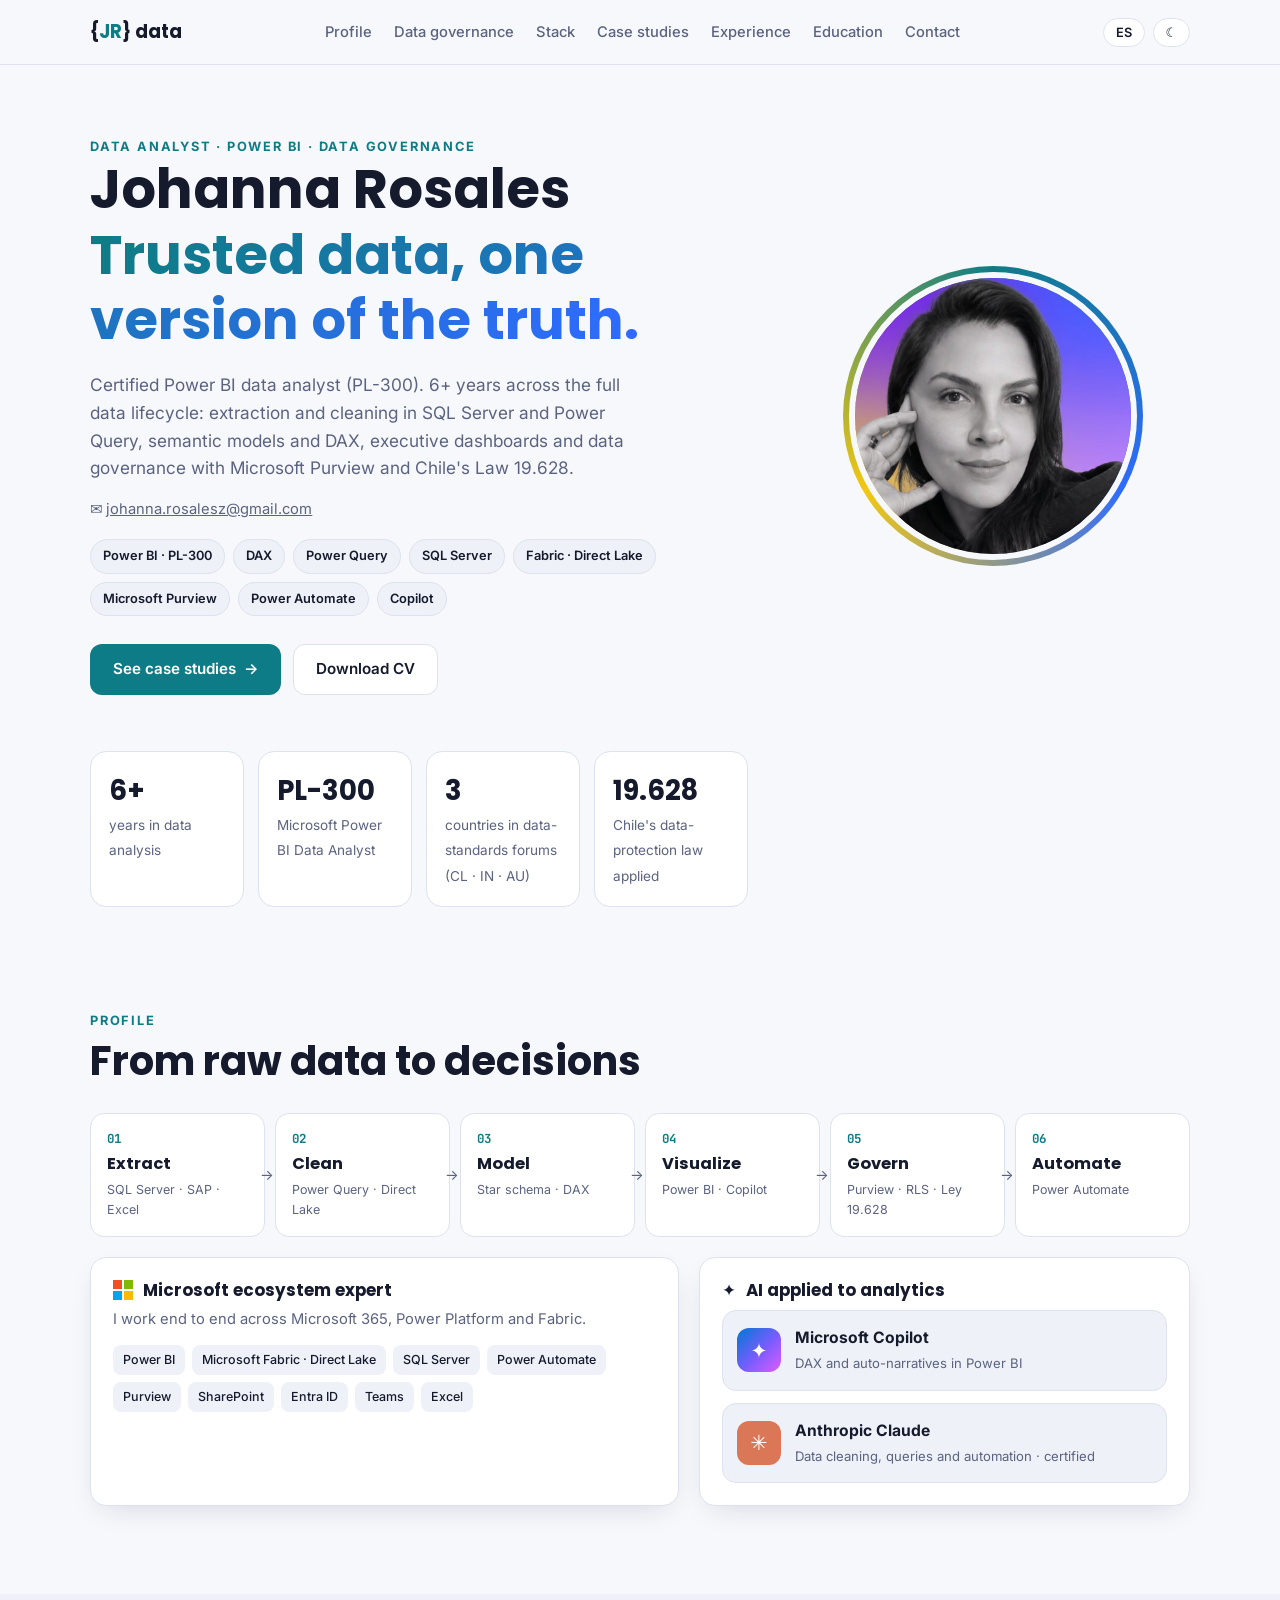
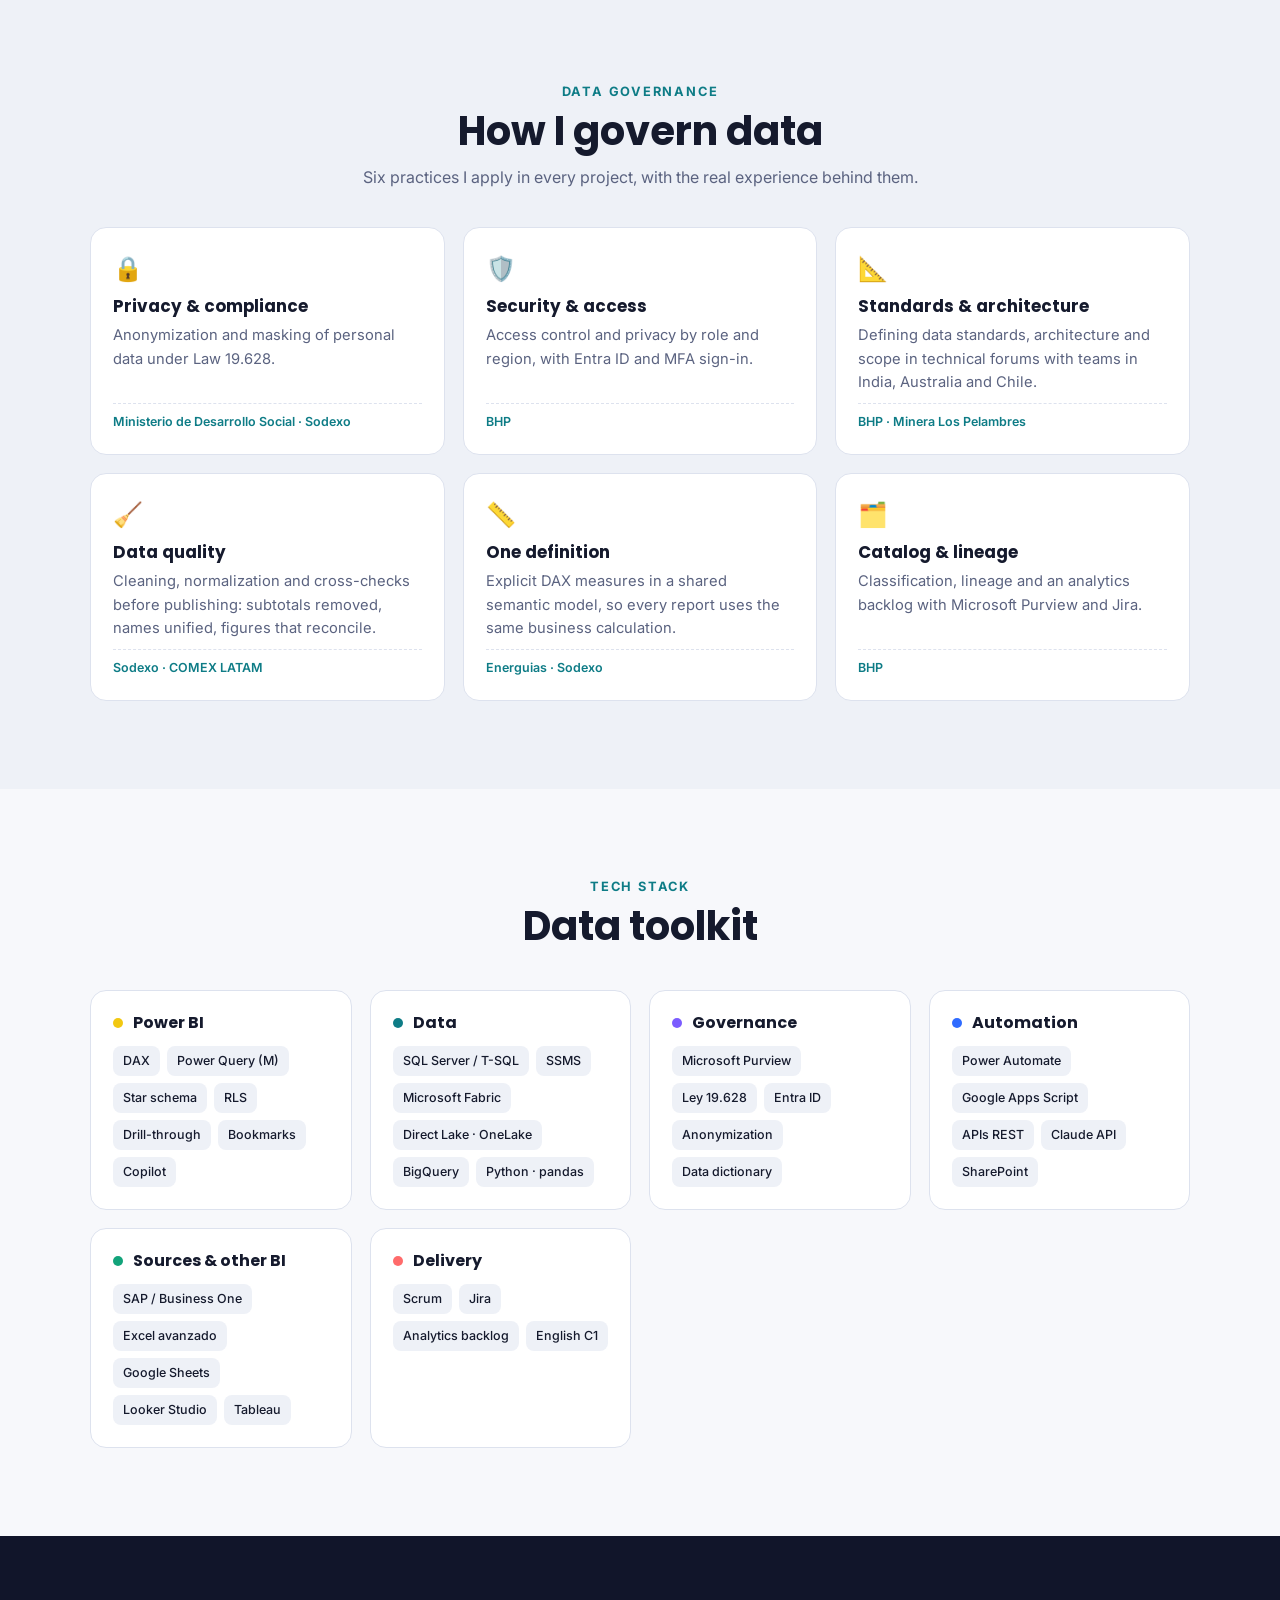
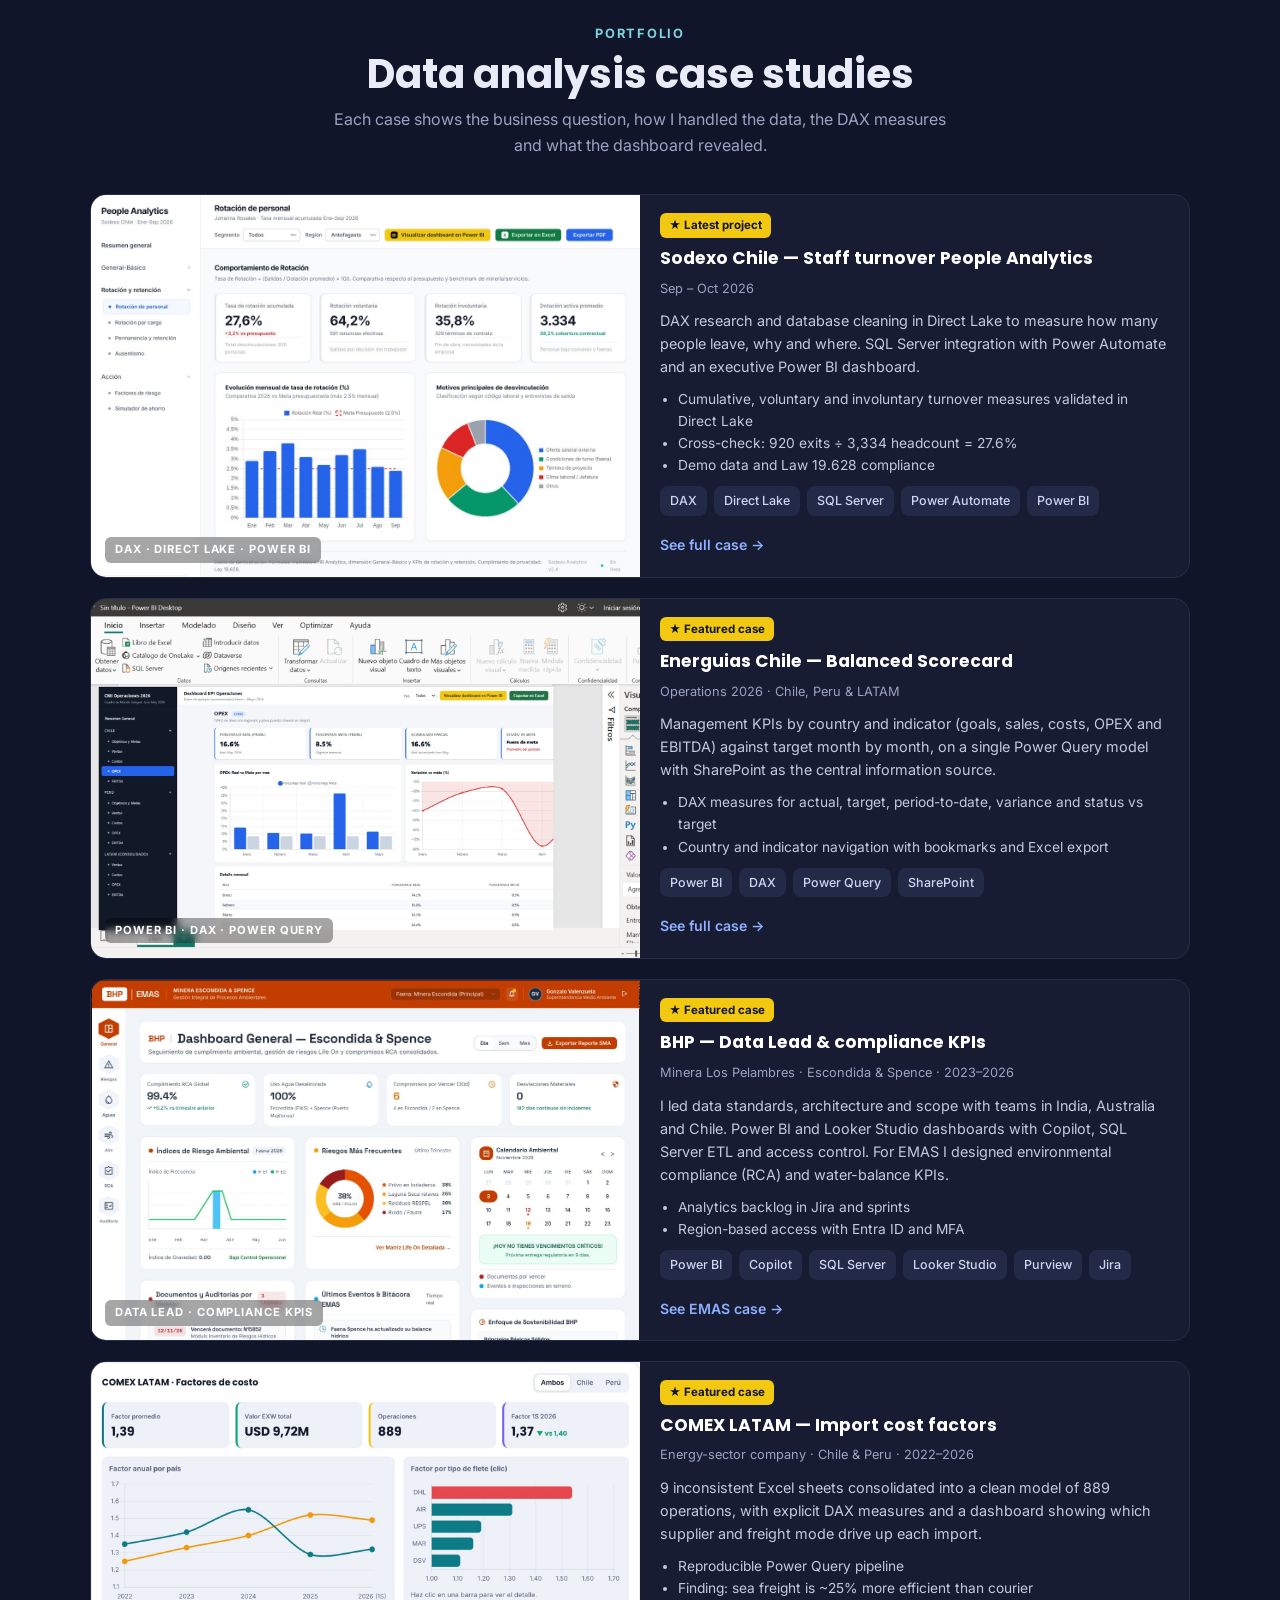
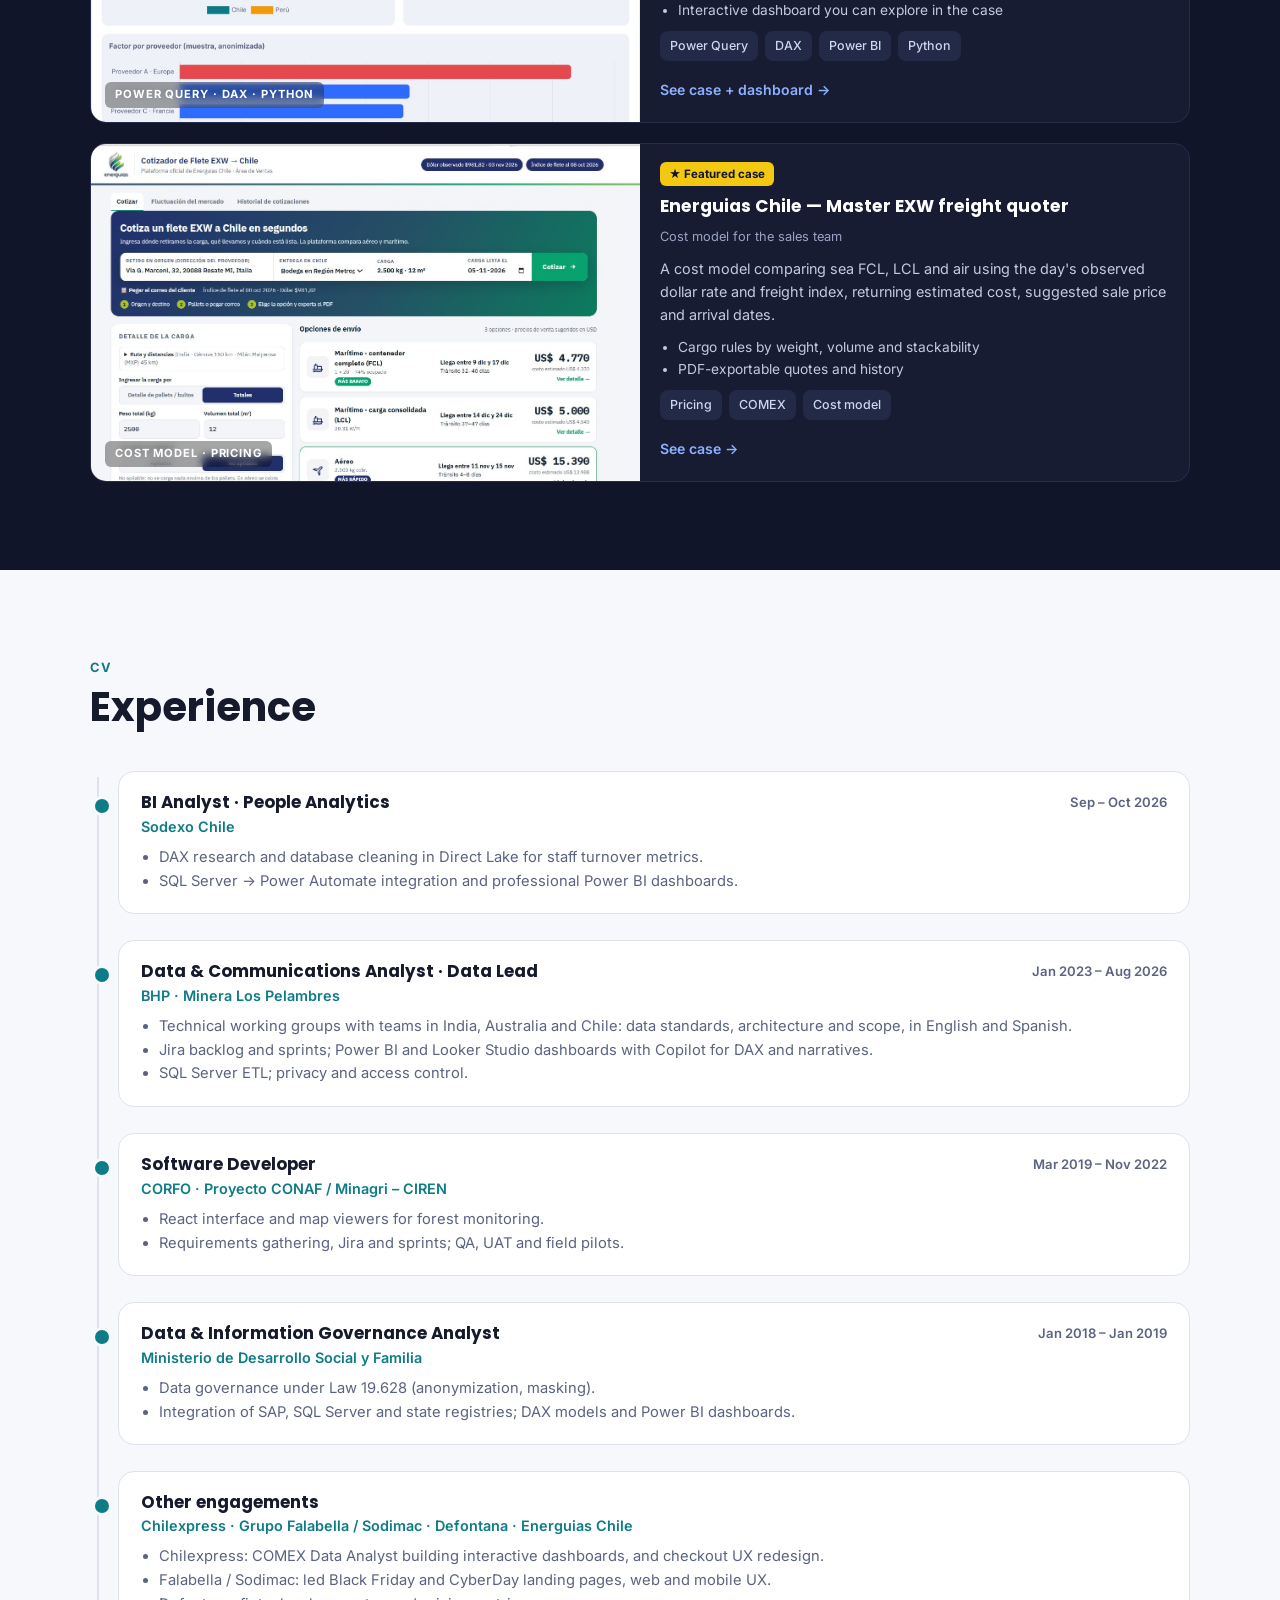
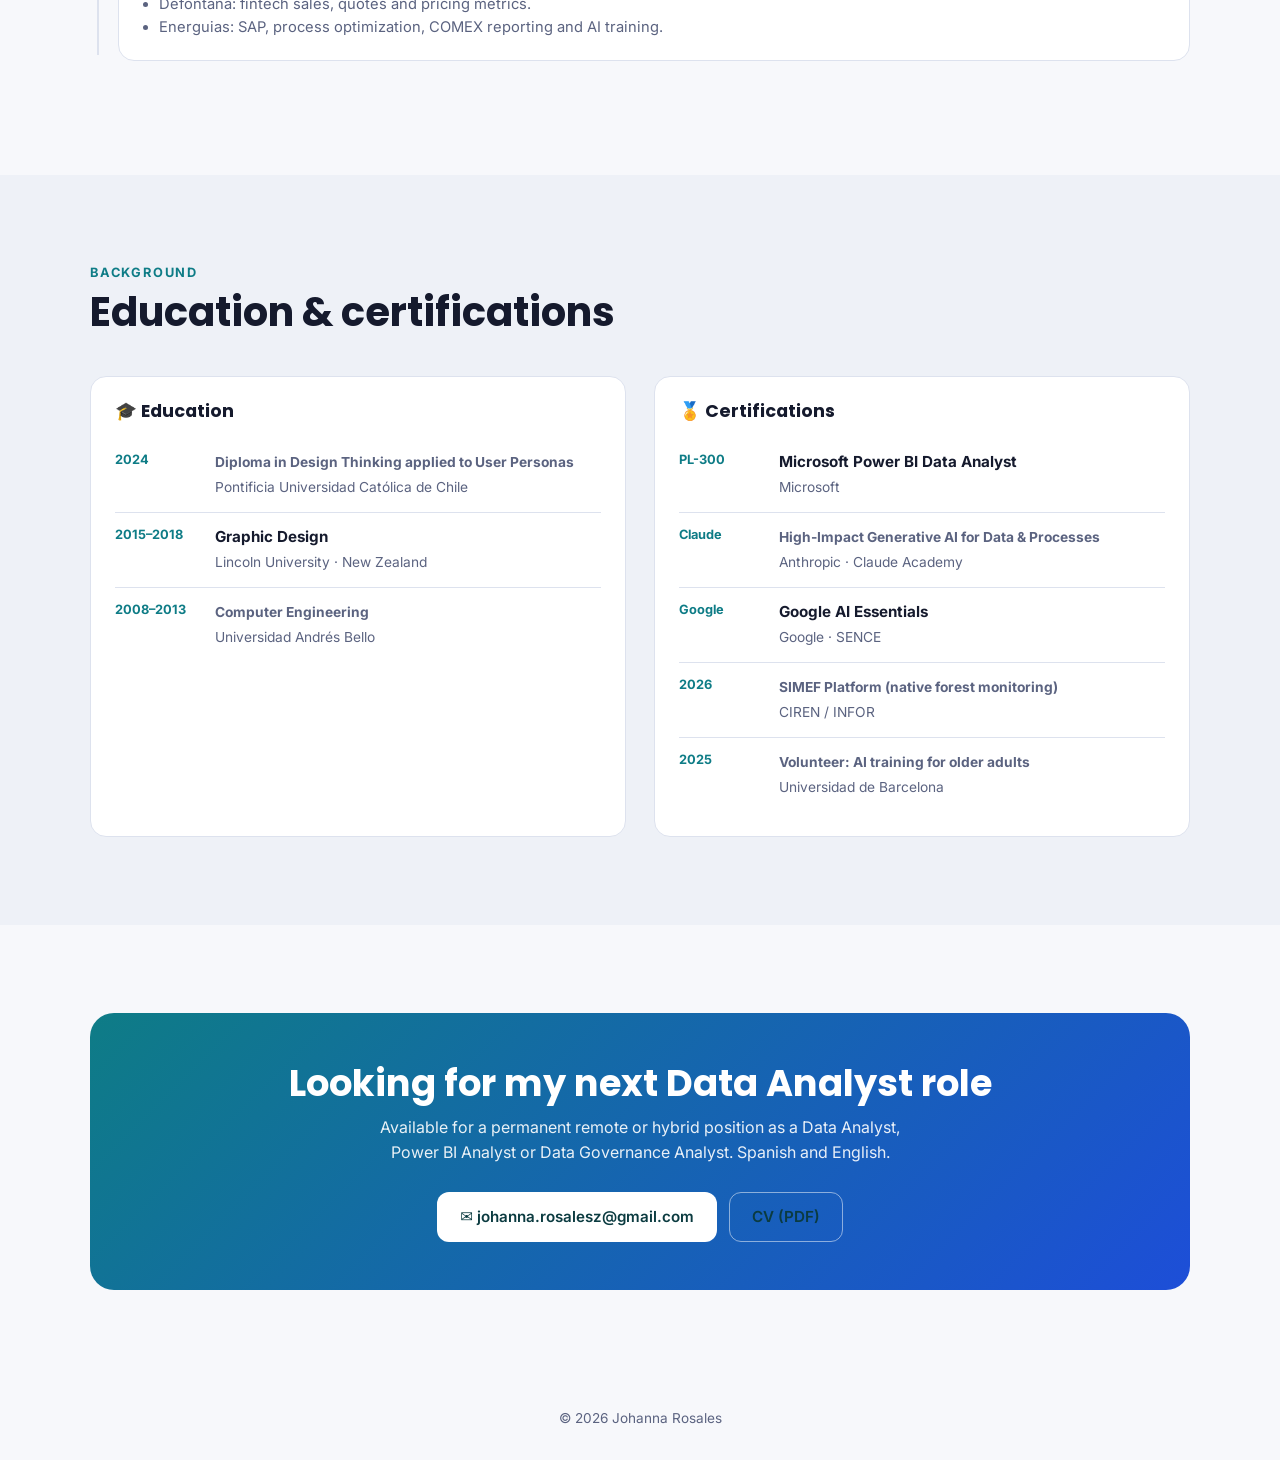
==== portafolio-data/index.html @ a8240660 "Add files via upload" ====
<!doctype html>
<html lang="es" data-lang="es">
<head>
<meta charset="utf-8">
<meta name="viewport" content="width=device-width, initial-scale=1">
<title>Johanna Rosales — Data Analyst</title>
<meta name="description" content="Portafolio de Johanna Rosales, Analista de Datos: Power BI, DAX, SQL Server, Microsoft Fabric y gobierno de datos. Casos reales con modelos, medidas y dashboards.">
<link rel="preconnect" href="https://fonts.googleapis.com">
<link href="https://fonts.googleapis.com/css2?family=Inter:wght@400;500;600;700&family=Poppins:wght@600;700&family=JetBrains+Mono:wght@500&display=swap" rel="stylesheet">
<link rel="stylesheet" href="css/styles.css">
<link rel="stylesheet" href="css/data.css">
<script src="js/main.js"></script>
</head>
<body>

<nav class="nav">
  <div class="wrap">
    <a class="logo" href="#top">{<b>JR</b>} data</a>
    <ul class="nav-links">
      <li><a href="#about"><span lang="es">Perfil</span><span lang="en">Profile</span></a></li>
      <li><a href="#governance"><span lang="es">Gobierno de datos</span><span lang="en">Data governance</span></a></li>
      <li><a href="#stack">Stack</a></li>
      <li><a href="#projects"><span lang="es">Casos</span><span lang="en">Case studies</span></a></li>
      <li><a href="#experience"><span lang="es">Experiencia</span><span lang="en">Experience</span></a></li>
      <li><a href="#education"><span lang="es">Estudios</span><span lang="en">Education</span></a></li>
      <li><a href="#contact"><span lang="es">Contacto</span><span lang="en">Contact</span></a></li>
    </ul>
    <div class="nav-tools">
      <button class="chip-btn" id="langBtn" aria-label="Cambiar idioma / Change language">EN</button>
      <button class="chip-btn" id="themeBtn" aria-label="Modo claro u oscuro">☾</button>
      <button class="chip-btn menu-btn" id="menuBtn" aria-label="Menú">☰</button>
    </div>
  </div>
</nav>

<!-- ============ HERO ============ -->
<header class="hero" id="top">
  <div class="wrap">
    <div>
      <p class="eyebrow"><span lang="es">Analista de Datos · Power BI · Gobierno de datos</span><span lang="en">Data Analyst · Power BI · Data Governance</span></p>
      <h1>Johanna Rosales<br>
        <span class="hl" lang="es">Datos confiables, una sola versión de la verdad.</span>
        <span class="hl" lang="en">Trusted data, one version of the truth.</span>
      </h1>
      <p class="lead" lang="es">Analista de datos certificada en Power BI (PL-300). Más de 6 años en el ciclo completo del dato: extracción y limpieza en SQL Server y Power Query, modelos semánticos y DAX, dashboards para gerencia y gobierno del dato con Microsoft Purview y la Ley 19.628.</p>
      <p class="lead" lang="en">Certified Power BI data analyst (PL-300). 6+ years across the full data lifecycle: extraction and cleaning in SQL Server and Power Query, semantic models and DAX, executive dashboards and data governance with Microsoft Purview and Chile's Law 19.628.</p>
      <p class="loc">✉ <a href="mailto:johanna.rosalesz@gmail.com">johanna.rosalesz@gmail.com</a></p>
      <div class="roles">
        <span class="role">Power BI · PL-300</span><span class="role">DAX</span><span class="role">Power Query</span>
        <span class="role">SQL Server</span><span class="role">Fabric · Direct Lake</span><span class="role">Microsoft Purview</span>
        <span class="role">Power Automate</span><span class="role">Copilot</span>
      </div>
      <div class="btns">
        <a class="btn btn-primary" href="#projects"><span lang="es">Ver casos</span><span lang="en">See case studies</span> →</a>
        <a class="btn btn-ghost" href="cv/Johanna-Rosales-CV.pdf" target="_blank" rel="noopener"><span lang="es">Descargar CV</span><span lang="en">Download CV</span></a>
      </div>
    </div>
    <div class="avatar"><img src="img/foto.jpg" alt="Johanna Rosales"></div>
  </div>
  <div class="wrap">
    <div class="stats">
      <div class="stat"><b>6+</b><span lang="es">años en análisis de datos</span><span lang="en">years in data analysis</span></div>
      <div class="stat"><b>PL-300</b><span>Microsoft Power BI Data Analyst</span></div>
      <div class="stat"><b>3</b><span lang="es">países en mesas de estándares de datos (CL · IN · AU)</span><span lang="en">countries in data-standards forums (CL · IN · AU)</span></div>
      <div class="stat"><b>19.628</b><span lang="es">Ley de protección de datos aplicada</span><span lang="en">Chile's data-protection law applied</span></div>
    </div>
  </div>
</header>

<!-- ============ ABOUT ============ -->
<section id="about" style="padding-top:40px">
  <div class="wrap">
    <p class="eyebrow"><span lang="es">Perfil</span><span lang="en">Profile</span></p>
    <h2 class="sec-title"><span lang="es">Del dato crudo a la decisión</span><span lang="en">From raw data to decisions</span></h2>
    <div class="pipeline" aria-label="Ciclo del dato">
      <div class="pipe"><b>01</b><span lang="es">Extraer</span><span lang="en">Extract</span><small>SQL Server · SAP · Excel</small></div>
      <div class="pipe"><b>02</b><span lang="es">Limpiar</span><span lang="en">Clean</span><small>Power Query · Direct Lake</small></div>
      <div class="pipe"><b>03</b><span lang="es">Modelar</span><span lang="en">Model</span><small>Star schema · DAX</small></div>
      <div class="pipe"><b>04</b><span lang="es">Visualizar</span><span lang="en">Visualize</span><small>Power BI · Copilot</small></div>
      <div class="pipe"><b>05</b><span lang="es">Gobernar</span><span lang="en">Govern</span><small>Purview · RLS · Ley 19.628</small></div>
      <div class="pipe"><b>06</b><span lang="es">Automatizar</span><span lang="en">Automate</span><small>Power Automate</small></div>
    </div>
    <div class="eco">
      <div class="panel eco-ms">
        <h4><span class="ms-grid" aria-hidden="true"><i></i><i></i><i></i><i></i></span><span lang="es">Experta en el ecosistema Microsoft</span><span lang="en">Microsoft ecosystem expert</span></h4>
        <p lang="es">Trabajo de punta a punta dentro de Microsoft 365, Power Platform y Fabric.</p>
        <p lang="en">I work end to end across Microsoft 365, Power Platform and Fabric.</p>
        <div class="tags"><span class="tag">Power BI</span><span class="tag">Microsoft Fabric · Direct Lake</span><span class="tag">SQL Server</span><span class="tag">Power Automate</span><span class="tag">Purview</span><span class="tag">SharePoint</span><span class="tag">Entra ID</span><span class="tag">Teams</span><span class="tag">Excel</span></div>
      </div>
      <div class="panel eco-ai">
        <h4>✦ <span lang="es">IA aplicada al análisis</span><span lang="en">AI applied to analytics</span></h4>
        <div class="ai-badges">
          <div class="ai-badge"><span class="ai-ic ai-copilot" aria-hidden="true">✦</span><div><b>Microsoft Copilot</b><small lang="es">DAX y narrativas automáticas en Power BI</small><small lang="en">DAX and auto-narratives in Power BI</small></div></div>
          <div class="ai-badge"><span class="ai-ic ai-claude" aria-hidden="true">✳</span><div><b>Anthropic Claude</b><small lang="es">Limpieza de datos, consultas y automatización · certificada</small><small lang="en">Data cleaning, queries and automation · certified</small></div></div>
        </div>
      </div>
    </div>
  </div>
</section>

<!-- ============ GOVERNANCE ============ -->
<section id="governance" style="background:var(--surface-2)">
  <div class="wrap center">
    <p class="eyebrow"><span lang="es">Gobierno de datos</span><span lang="en">Data governance</span></p>
    <h2 class="sec-title"><span lang="es">Cómo gobierno los datos</span><span lang="en">How I govern data</span></h2>
    <p class="sec-sub" lang="es">Seis prácticas que aplico en cada proyecto, con la experiencia real que las respalda.</p>
    <p class="sec-sub" lang="en">Six practices I apply in every project, with the real experience behind them.</p>
  </div>
  <div class="wrap">
    <div class="gov">
      <div class="gov-card"><span class="gov-ic">🔒</span><h4><span lang="es">Privacidad y cumplimiento</span><span lang="en">Privacy &amp; compliance</span></h4>
        <p lang="es">Anonimización y enmascaramiento de datos personales bajo la Ley 19.628.</p><p lang="en">Anonymization and masking of personal data under Law 19.628.</p>
        <small>Ministerio de Desarrollo Social · Sodexo</small></div>
      <div class="gov-card"><span class="gov-ic">🛡️</span><h4><span lang="es">Seguridad y acceso</span><span lang="en">Security &amp; access</span></h4>
        <p lang="es">Control de acceso y privacidad por rol y región, con autenticación Entra ID y MFA.</p><p lang="en">Access control and privacy by role and region, with Entra ID and MFA sign-in.</p>
        <small>BHP</small></div>
      <div class="gov-card"><span class="gov-ic">📐</span><h4><span lang="es">Estándares y arquitectura</span><span lang="en">Standards &amp; architecture</span></h4>
        <p lang="es">Definición de estándares de datos, arquitectura y alcance en mesas técnicas con equipos de India, Australia y Chile.</p><p lang="en">Defining data standards, architecture and scope in technical forums with teams in India, Australia and Chile.</p>
        <small>BHP · Minera Los Pelambres</small></div>
      <div class="gov-card"><span class="gov-ic">🧹</span><h4><span lang="es">Calidad del dato</span><span lang="en">Data quality</span></h4>
        <p lang="es">Limpieza, normalización y validación cruzada antes de publicar: subtotales eliminados, nombres unificados, cifras que cuadran.</p><p lang="en">Cleaning, normalization and cross-checks before publishing: subtotals removed, names unified, figures that reconcile.</p>
        <small>Sodexo · COMEX LATAM</small></div>
      <div class="gov-card"><span class="gov-ic">📏</span><h4><span lang="es">Una sola definición</span><span lang="en">One definition</span></h4>
        <p lang="es">Medidas DAX explícitas en un modelo semántico compartido, para que todos los reportes usen el mismo cálculo de negocio.</p><p lang="en">Explicit DAX measures in a shared semantic model, so every report uses the same business calculation.</p>
        <small>Energuias · Sodexo</small></div>
      <div class="gov-card"><span class="gov-ic">🗂️</span><h4><span lang="es">Catálogo y trazabilidad</span><span lang="en">Catalog &amp; lineage</span></h4>
        <p lang="es">Clasificación, trazabilidad y backlog analítico con Microsoft Purview y Jira.</p><p lang="en">Classification, lineage and an analytics backlog with Microsoft Purview and Jira.</p>
        <small>BHP</small></div>
    </div>
  </div>
</section>

<!-- ============ STACK ============ -->
<section id="stack">
  <div class="wrap center">
    <p class="eyebrow">Tech stack</p>
    <h2 class="sec-title"><span lang="es">Herramientas de datos</span><span lang="en">Data toolkit</span></h2>
  </div>
  <div class="wrap">
    <div class="stack-groups">
      <div class="stack-card"><h4><span class="dot" style="background:#f2c811"></span>Power BI</h4>
        <div class="tags"><span class="tag">DAX</span><span class="tag">Power Query (M)</span><span class="tag"><span lang="es">Modelo estrella</span><span lang="en">Star schema</span></span><span class="tag">RLS</span><span class="tag">Drill-through</span><span class="tag"><span lang="es">Marcadores</span><span lang="en">Bookmarks</span></span><span class="tag">Copilot</span></div></div>
      <div class="stack-card"><h4><span class="dot" style="background:#0e7c86"></span><span lang="es">Datos</span><span lang="en">Data</span></h4>
        <div class="tags"><span class="tag">SQL Server / T-SQL</span><span class="tag">SSMS</span><span class="tag">Microsoft Fabric</span><span class="tag">Direct Lake · OneLake</span><span class="tag">BigQuery</span><span class="tag">Python · pandas</span></div></div>
      <div class="stack-card"><h4><span class="dot" style="background:#7b5cff"></span><span lang="es">Gobierno</span><span lang="en">Governance</span></h4>
        <div class="tags"><span class="tag">Microsoft Purview</span><span class="tag">Ley 19.628</span><span class="tag">Entra ID</span><span class="tag"><span lang="es">Anonimización</span><span lang="en">Anonymization</span></span><span class="tag"><span lang="es">Diccionario de datos</span><span lang="en">Data dictionary</span></span></div></div>
      <div class="stack-card"><h4><span class="dot" style="background:#2f6bff"></span><span lang="es">Automatización</span><span lang="en">Automation</span></h4>
        <div class="tags"><span class="tag">Power Automate</span><span class="tag">Google Apps Script</span><span class="tag">APIs REST</span><span class="tag">Claude API</span><span class="tag">SharePoint</span></div></div>
      <div class="stack-card"><h4><span class="dot" style="background:#12a37a"></span><span lang="es">Fuentes y otras BI</span><span lang="en">Sources &amp; other BI</span></h4>
        <div class="tags"><span class="tag">SAP / Business One</span><span class="tag">Excel avanzado</span><span class="tag">Google Sheets</span><span class="tag">Looker Studio</span><span class="tag">Tableau</span></div></div>
      <div class="stack-card"><h4><span class="dot" style="background:#ff6b6b"></span><span lang="es">Gestión</span><span lang="en">Delivery</span></h4>
        <div class="tags"><span class="tag">Scrum</span><span class="tag">Jira</span><span class="tag"><span lang="es">Backlog analítico</span><span lang="en">Analytics backlog</span></span><span class="tag"><span lang="es">Inglés C1</span><span lang="en">English C1</span></span></div></div>
    </div>
  </div>
</section>

<!-- ============ PROJECTS ============ -->
<section id="projects" class="band">
  <div class="wrap center">
    <p class="eyebrow" style="color:#7fd3dc"><span lang="es">Portafolio</span><span lang="en">Portfolio</span></p>
    <h2 class="sec-title"><span lang="es">Casos de análisis de datos</span><span lang="en">Data analysis case studies</span></h2>
    <p class="sec-sub" lang="es">Cada caso muestra la pregunta de negocio, cómo traté los datos, las medidas DAX y lo que encontró el dashboard.</p>
    <p class="sec-sub" lang="en">Each case shows the business question, how I handled the data, the DAX measures and what the dashboard revealed.</p>
  </div>
  <div class="wrap" style="margin-top:36px">
    <div class="grid">
      <article class="card featured">
        <div class="thumb" style="background:#f7f8fb url(img/sodexo-dashboard.jpg) left top/cover"><span class="cat">DAX · Direct Lake · Power BI</span></div>
        <div class="card-body">
          <span class="badge-star">★ <span lang="es">Proyecto más reciente</span><span lang="en">Latest project</span></span>
          <h3>Sodexo Chile — <span lang="es">People Analytics de rotación</span><span lang="en">Staff turnover People Analytics</span></h3>
          <span class="org">Sep – Oct 2026</span>
          <p lang="es">Investigación en DAX y limpieza de la base de datos en Direct Lake para medir cuánta gente se va, por qué y dónde. Integración desde SQL Server con Power Automate y dashboard ejecutivo en Power BI.</p>
          <p lang="en">DAX research and database cleaning in Direct Lake to measure how many people leave, why and where. SQL Server integration with Power Automate and an executive Power BI dashboard.</p>
          <ul><li lang="es">Medidas de rotación acumulada, voluntaria e involuntaria validadas en Direct Lake</li><li lang="en">Cumulative, voluntary and involuntary turnover measures validated in Direct Lake</li><li lang="es">Validación cruzada: 920 salidas ÷ 3.334 de dotación = 27,6%</li><li lang="en">Cross-check: 920 exits ÷ 3,334 headcount = 27.6%</li><li lang="es">Datos de demostración y cumplimiento de la Ley 19.628</li><li lang="en">Demo data and Law 19.628 compliance</li></ul>
          <div class="tags"><span class="tag">DAX</span><span class="tag">Direct Lake</span><span class="tag">SQL Server</span><span class="tag">Power Automate</span><span class="tag">Power BI</span></div>
          <div class="more"><a href="casos/sodexo.html"><span lang="es">Ver caso completo</span><span lang="en">See full case</span> →</a></div>
        </div>
      </article>
      <article class="card featured">
        <div class="thumb" style="background:#f1f3f7 url(img/energuias-powerbi.jpg) center/cover"><span class="cat">Power BI · DAX · Power Query</span></div>
        <div class="card-body">
          <span class="badge-star">★ <span lang="es">Caso destacado</span><span lang="en">Featured case</span></span>
          <h3>Energuias Chile — <span lang="es">Cuadro de Mando Integral</span><span lang="en">Balanced Scorecard</span></h3>
          <span class="org"><span lang="es">Operaciones 2026 · Chile, Perú y LATAM</span><span lang="en">Operations 2026 · Chile, Peru &amp; LATAM</span></span>
          <p lang="es">KPIs de gerencia por país e indicador (objetivos, ventas, costos, OPEX y EBITDA) contra meta mes a mes, con un modelo único en Power Query y SharePoint como fuente central de información.</p>
          <p lang="en">Management KPIs by country and indicator (goals, sales, costs, OPEX and EBITDA) against target month by month, on a single Power Query model with SharePoint as the central information source.</p>
          <ul><li lang="es">Medidas DAX de real, meta, acumulado, variación y estado vs meta</li><li lang="en">DAX measures for actual, target, period-to-date, variance and status vs target</li><li lang="es">Navegación por país e indicador con marcadores y exportación a Excel</li><li lang="en">Country and indicator navigation with bookmarks and Excel export</li></ul>
          <div class="tags"><span class="tag">Power BI</span><span class="tag">DAX</span><span class="tag">Power Query</span><span class="tag">SharePoint</span></div>
          <div class="more"><a href="casos/energuias.html#powerbi"><span lang="es">Ver caso completo</span><span lang="en">See full case</span> →</a></div>
        </div>
      </article>
      <article class="card featured">
        <div class="thumb" style="background:#f1f5f9 url(img/bhp-dashboard.jpg) left top/cover"><span class="cat">Data Lead · Compliance KPIs</span></div>
        <div class="card-body">
          <span class="badge-star">★ <span lang="es">Caso destacado</span><span lang="en">Featured case</span></span>
          <h3>BHP — <span lang="es">Data Lead y KPIs de cumplimiento</span><span lang="en">Data Lead &amp; compliance KPIs</span></h3>
          <span class="org">Minera Los Pelambres · Escondida &amp; Spence · 2023–2026</span>
          <p lang="es">Lideré estándares de datos, arquitectura y alcance con equipos de India, Australia y Chile. Dashboards en Power BI y Looker Studio con Copilot, ETL en SQL Server y control de acceso. En EMAS diseñé los KPIs de cumplimiento ambiental (RCA) y balance hídrico.</p>
          <p lang="en">I led data standards, architecture and scope with teams in India, Australia and Chile. Power BI and Looker Studio dashboards with Copilot, SQL Server ETL and access control. For EMAS I designed environmental compliance (RCA) and water-balance KPIs.</p>
          <ul><li lang="es">Backlog analítico en Jira y sprints</li><li lang="en">Analytics backlog in Jira and sprints</li><li lang="es">Accesos por región con Entra ID y MFA</li><li lang="en">Region-based access with Entra ID and MFA</li></ul>
          <div class="tags"><span class="tag">Power BI</span><span class="tag">Copilot</span><span class="tag">SQL Server</span><span class="tag">Looker Studio</span><span class="tag">Purview</span><span class="tag">Jira</span></div>
          <div class="more"><a href="casos/bhp.html"><span lang="es">Ver caso EMAS</span><span lang="en">See EMAS case</span> →</a></div>
        </div>
      </article>
      <article class="card featured">
        <div class="thumb" style="background:#f7f8fb url(img/comex-dashboard.jpg) left top/cover"><span class="cat">Power Query · DAX · Python</span></div>
        <div class="card-body">
          <span class="badge-star">★ <span lang="es">Caso destacado</span><span lang="en">Featured case</span></span>
          <h3>COMEX LATAM — <span lang="es">Factores de costo de importación</span><span lang="en">Import cost factors</span></h3>
          <span class="org"><span lang="es">Empresa del sector energía · Chile y Perú · 2022–2026</span><span lang="en">Energy-sector company · Chile &amp; Peru · 2022–2026</span></span>
          <p lang="es">9 hojas Excel inconsistentes consolidadas en un modelo limpio de 889 operaciones, con medidas DAX explícitas y un dashboard que muestra qué proveedor y qué tipo de flete encarecen cada importación.</p>
          <p lang="en">9 inconsistent Excel sheets consolidated into a clean model of 889 operations, with explicit DAX measures and a dashboard showing which supplier and freight mode drive up each import.</p>
          <ul><li lang="es">Pipeline reproducible en Power Query</li><li lang="en">Reproducible Power Query pipeline</li><li lang="es">Hallazgo: el flete marítimo es ~25% más eficiente que courier</li><li lang="en">Finding: sea freight is ~25% more efficient than courier</li><li lang="es">Dashboard interactivo navegable en el caso</li><li lang="en">Interactive dashboard you can explore in the case</li></ul>
          <div class="tags"><span class="tag">Power Query</span><span class="tag">DAX</span><span class="tag">Power BI</span><span class="tag">Python</span></div>
          <div class="more"><a href="casos/comex-latam.html"><span lang="es">Ver caso + dashboard</span><span lang="en">See case + dashboard</span> →</a></div>
        </div>
      </article>
      <article class="card featured">
        <div class="thumb" style="background:#f1f3f7 url(img/energuias-cotizador.jpg) left top/cover"><span class="cat">Cost model · Pricing</span></div>
        <div class="card-body">
          <span class="badge-star">★ <span lang="es">Caso destacado</span><span lang="en">Featured case</span></span>
          <h3>Energuias Chile — <span lang="es">Cotizador Maestro de flete EXW</span><span lang="en">Master EXW freight quoter</span></h3>
          <span class="org"><span lang="es">Modelo de costos para el área de ventas</span><span lang="en">Cost model for the sales team</span></span>
          <p lang="es">Modelo de costos que compara marítimo FCL, LCL y aéreo con el dólar observado y el índice de flete del día, y entrega costo estimado, precio de venta sugerido y fechas de llegada.</p>
          <p lang="en">A cost model comparing sea FCL, LCL and air using the day's observed dollar rate and freight index, returning estimated cost, suggested sale price and arrival dates.</p>
          <ul><li lang="es">Reglas de carga por peso, volumen y apilabilidad</li><li lang="en">Cargo rules by weight, volume and stackability</li><li lang="es">Cotización exportable a PDF e historial</li><li lang="en">PDF-exportable quotes and history</li></ul>
          <div class="tags"><span class="tag">Pricing</span><span class="tag">COMEX</span><span class="tag"><span lang="es">Modelo de costos</span><span lang="en">Cost model</span></span></div>
          <div class="more"><a href="casos/energuias.html#cotizador"><span lang="es">Ver caso</span><span lang="en">See case</span> →</a></div>
        </div>
      </article>

    </div>
  </div>
</section>

<!-- ============ EXPERIENCE ============ -->
<section id="experience">
  <div class="wrap">
    <p class="eyebrow">CV</p>
    <h2 class="sec-title"><span lang="es">Experiencia</span><span lang="en">Experience</span></h2>
    <div class="timeline">
      <div class="tl-item">
        <div class="tl-head"><h3><span lang="es">Analista BI · People Analytics</span><span lang="en">BI Analyst · People Analytics</span></h3><span class="tl-date"><span lang="es">sep – oct 2026</span><span lang="en">Sep – Oct 2026</span></span></div>
        <div class="tl-org">Sodexo Chile</div>
        <ul lang="es"><li>Investigación en DAX y limpieza de la base de datos en Direct Lake para métricas de rotación de personal.</li><li>Integración SQL Server → Power Automate y dashboards profesionales en Power BI.</li></ul>
        <ul lang="en"><li>DAX research and database cleaning in Direct Lake for staff turnover metrics.</li><li>SQL Server → Power Automate integration and professional Power BI dashboards.</li></ul>
      </div>
      <div class="tl-item">
        <div class="tl-head"><h3><span lang="es">Analista de Datos y Comunicaciones · Data Lead</span><span lang="en">Data &amp; Communications Analyst · Data Lead</span></h3><span class="tl-date"><span lang="es">ene 2023 – ago 2026</span><span lang="en">Jan 2023 – Aug 2026</span></span></div>
        <div class="tl-org">BHP · Minera Los Pelambres</div>
        <ul lang="es"><li>Mesas técnicas con equipos de India, Australia y Chile: estándares de datos, arquitectura y alcance, en inglés y español.</li><li>Backlog en Jira y sprints; dashboards en Power BI y Looker Studio con Copilot para DAX y narrativas.</li><li>ETL con SQL Server; privacidad y control de acceso.</li></ul>
        <ul lang="en"><li>Technical working groups with teams in India, Australia and Chile: data standards, architecture and scope, in English and Spanish.</li><li>Jira backlog and sprints; Power BI and Looker Studio dashboards with Copilot for DAX and narratives.</li><li>SQL Server ETL; privacy and access control.</li></ul>
      </div>
      <div class="tl-item">
        <div class="tl-head"><h3><span lang="es">Desarrollo de Software</span><span lang="en">Software Developer</span></h3><span class="tl-date"><span lang="es">mar 2019 – nov 2022</span><span lang="en">Mar 2019 – Nov 2022</span></span></div>
        <div class="tl-org">CORFO · Proyecto CONAF / Minagri – CIREN</div>
        <ul lang="es"><li>Interfaz y visualizadores de mapas en React para monitoreo forestal.</li><li>Levantamiento de requerimientos, Jira y sprints; QA, UAT y pruebas piloto en terreno.</li></ul>
        <ul lang="en"><li>React interface and map viewers for forest monitoring.</li><li>Requirements gathering, Jira and sprints; QA, UAT and field pilots.</li></ul>
      </div>
      <div class="tl-item">
        <div class="tl-head"><h3><span lang="es">Analista de Datos y Gobernanza de la Información</span><span lang="en">Data &amp; Information Governance Analyst</span></h3><span class="tl-date"><span lang="es">ene 2018 – ene 2019</span><span lang="en">Jan 2018 – Jan 2019</span></span></div>
        <div class="tl-org">Ministerio de Desarrollo Social y Familia</div>
        <ul lang="es"><li>Gobierno del dato bajo Ley 19.628 (anonimización, enmascaramiento).</li><li>Integración de SAP, SQL Server y registros del Estado; modelos DAX y dashboards Power BI.</li></ul>
        <ul lang="en"><li>Data governance under Law 19.628 (anonymization, masking).</li><li>Integration of SAP, SQL Server and state registries; DAX models and Power BI dashboards.</li></ul>
      </div>
      <div class="tl-item">
        <div class="tl-head"><h3><span lang="es">Otros proyectos</span><span lang="en">Other engagements</span></h3><span class="tl-date"></span></div>
        <div class="tl-org">Chilexpress · Grupo Falabella / Sodimac · Defontana · Energuias Chile</div>
        <ul lang="es"><li>Chilexpress: Analista de Datos COMEX con dashboards interactivos y rediseño UX del checkout.</li><li>Falabella / Sodimac: líder de landing pages Black Friday y CyberDay, UX web y mobile.</li><li>Defontana: métricas de ventas, cotizaciones y pricing fintech.</li><li>Energuias: SAP, optimización de procesos, reportería COMEX y capacitación en IA.</li></ul>
        <ul lang="en"><li>Chilexpress: COMEX Data Analyst building interactive dashboards, and checkout UX redesign.</li><li>Falabella / Sodimac: led Black Friday and CyberDay landing pages, web and mobile UX.</li><li>Defontana: fintech sales, quotes and pricing metrics.</li><li>Energuias: SAP, process optimization, COMEX reporting and AI training.</li></ul>
      </div>
    </div>
  </div>
</section>

<!-- ============ EDUCATION ============ -->
<section id="education" style="background:var(--surface-2)">
  <div class="wrap">
    <p class="eyebrow"><span lang="es">Formación</span><span lang="en">Background</span></p>
    <h2 class="sec-title"><span lang="es">Estudios y certificaciones</span><span lang="en">Education &amp; certifications</span></h2>
    <div class="two-col">
      <div class="list-card">
        <h3>🎓 <span lang="es">Estudios</span><span lang="en">Education</span></h3>
        <div class="edu"><span class="yr">2024</span><div><b><span lang="es">Diplomado Design Thinking aplicado al User Persona</span><span lang="en">Diploma in Design Thinking applied to User Personas</span></b><span>Pontificia Universidad Católica de Chile</span></div></div>
        <div class="edu"><span class="yr">2015–2018</span><div><b>Graphic Design</b><span>Lincoln University · <span lang="es">Nueva Zelanda</span><span lang="en">New Zealand</span></span></div></div>
        <div class="edu"><span class="yr">2008–2013</span><div><b><span lang="es">Ingeniería en Informática</span><span lang="en">Computer Engineering</span></b><span>Universidad Andrés Bello</span></div></div>
      </div>
      <div class="list-card">
        <h3>🏅 <span lang="es">Certificaciones</span><span lang="en">Certifications</span></h3>
        <div class="edu"><span class="yr">PL-300</span><div><b>Microsoft Power BI Data Analyst</b><span>Microsoft</span></div></div>
        <div class="edu"><span class="yr">Claude</span><div><b><span lang="es">IA Generativa de Alto Impacto aplicada a Datos y Procesos</span><span lang="en">High-Impact Generative AI for Data &amp; Processes</span></b><span>Anthropic · Claude Academy</span></div></div>
        <div class="edu"><span class="yr">Google</span><div><b>Google AI Essentials</b><span>Google · SENCE</span></div></div>
        <div class="edu"><span class="yr">2026</span><div><b><span lang="es">Uso de la Plataforma SIMEF</span><span lang="en">SIMEF Platform (native forest monitoring)</span></b><span>CIREN / INFOR</span></div></div>
        <div class="edu"><span class="yr">2025</span><div><b><span lang="es">Voluntariado: IA para adultos mayores</span><span lang="en">Volunteer: AI training for older adults</span></b><span>Universidad de Barcelona</span></div></div>
      </div>
    </div>
  </div>
</section>

<!-- ============ CONTACT ============ -->
<section id="contact">
  <div class="wrap">
    <div class="contact-box">
      <h2><span lang="es">Busco mi próximo cargo como Analista de Datos</span><span lang="en">Looking for my next Data Analyst role</span></h2>
      <p lang="es">Disponible para un puesto permanente, remoto o híbrido, como Analista de Datos, Analista Power BI o Analista de Gobierno de Datos. Español e inglés.</p>
      <p lang="en">Available for a permanent remote or hybrid position as a Data Analyst, Power BI Analyst or Data Governance Analyst. Spanish and English.</p>
      <div class="btns" style="justify-content:center">
        <a class="btn" href="mailto:johanna.rosalesz@gmail.com">✉ johanna.rosalesz@gmail.com</a>
        <a class="btn btn-ghost" href="cv/Johanna-Rosales-CV.pdf" target="_blank" rel="noopener">CV (PDF)</a>
      </div>
    </div>
  </div>
</section>

<footer>© 2026 Johanna Rosales</footer>
</body>
</html>
---- portafolio-data/css/styles.css ----
/* ===== Tokens ===== */
:root{
  --bg:#f7f8fb; --surface:#ffffff; --surface-2:#eef1f7; --text:#151a2d; --muted:#5b6380;
  --line:#dde2ee; --accent:#2f6bff; --accent-2:#f2c811; --accent-3:#7b5cff; --ok:#12a37a;
  --dark-band:#11152a; --dark-text:#e9ecf7; --dark-muted:#9aa3c2;
  --radius:16px; --shadow:0 10px 30px -12px rgba(20,30,70,.18);
  --font:'Inter',system-ui,sans-serif; --display:'Poppins',var(--font);
}
@media (prefers-color-scheme: dark){
  :root:not([data-theme="light"]){
    --bg:#0c0f1d; --surface:#151a2e; --surface-2:#1c2238; --text:#e9ecf7; --muted:#9aa3c2;
    --line:#2a3150; --accent:#6f97ff; --dark-band:#070914; --shadow:0 10px 30px -12px rgba(0,0,0,.6);
  }
}
:root[data-theme="dark"]{
  --bg:#0c0f1d; --surface:#151a2e; --surface-2:#1c2238; --text:#e9ecf7; --muted:#9aa3c2;
  --line:#2a3150; --accent:#6f97ff; --dark-band:#070914; --shadow:0 10px 30px -12px rgba(0,0,0,.6);
}

/* ===== Base ===== */
*{box-sizing:border-box;margin:0;padding:0}
html{scroll-behavior:smooth}
body{font-family:var(--font);background:var(--bg);color:var(--text);line-height:1.6;transition:background .3s,color .3s}
a{color:var(--accent);text-decoration:none}
img{max-width:100%;display:block}
.wrap{max-width:1140px;margin:0 auto;padding:0 20px}
h1,h2,h3,h4{font-family:var(--display);line-height:1.2}
section{padding:88px 0}
.eyebrow{font-size:.8rem;letter-spacing:.14em;text-transform:uppercase;color:var(--accent);font-weight:700}
.sec-title{font-size:clamp(1.8rem,3.5vw,2.5rem);margin:.3rem 0 .6rem}
.sec-sub{color:var(--muted);max-width:640px}
.center{text-align:center}.center .sec-sub{margin:0 auto}

/* bilingual */
html[data-lang="es"] [lang="en"]:not(html){display:none!important}
html[data-lang="en"] [lang="es"]:not(html){display:none!important}

/* ===== Nav ===== */
.nav{position:sticky;top:0;z-index:50;background:color-mix(in srgb,var(--bg) 85%,transparent);backdrop-filter:blur(12px);border-bottom:1px solid var(--line)}
.nav .wrap{display:flex;align-items:center;justify-content:space-between;height:64px;gap:12px}
.logo{font-family:var(--display);font-weight:700;font-size:1.15rem;color:var(--text)}
.logo b{color:var(--accent)}
.nav-links{display:flex;gap:22px;list-style:none}
.nav-links a{color:var(--muted);font-size:.92rem;font-weight:500}
.nav-links a:hover{color:var(--text)}
.nav-tools{display:flex;gap:8px}
.chip-btn{border:1px solid var(--line);background:var(--surface);color:var(--text);border-radius:999px;padding:6px 12px;font:600 .8rem var(--font);cursor:pointer}
.chip-btn:hover{border-color:var(--accent)}
.menu-btn{display:none}
@media(max-width:860px){
  .nav-links{display:none;position:absolute;top:64px;left:0;right:0;flex-direction:column;background:var(--surface);padding:16px 20px;border-bottom:1px solid var(--line)}
  .nav-links.open{display:flex}
  .menu-btn{display:inline-block}
}

/* ===== Hero ===== */
.hero{padding:72px 0 64px}
.hero .wrap{display:grid;grid-template-columns:1.25fr .75fr;gap:48px;align-items:center}
.hero h1{font-size:clamp(2.1rem,5vw,3.4rem);font-weight:700}
.hero h1 .hl{background:linear-gradient(90deg,var(--accent),var(--accent-3));-webkit-background-clip:text;background-clip:text;color:transparent}
.hero p.lead{color:var(--muted);font-size:1.08rem;margin:18px 0 26px;max-width:560px}
.roles{display:flex;flex-wrap:wrap;gap:8px;margin-bottom:28px}
.role{font-size:.8rem;font-weight:600;padding:6px 12px;border-radius:999px;background:var(--surface-2);color:var(--text);border:1px solid var(--line)}
.btns{display:flex;gap:12px;flex-wrap:wrap}
.btn{display:inline-flex;align-items:center;gap:8px;padding:12px 22px;border-radius:12px;font-weight:600;font-size:.95rem;border:1px solid transparent;cursor:pointer}
.btn-primary{background:var(--accent);color:#fff}
.btn-primary:hover{filter:brightness(1.08)}
.btn-ghost{border-color:var(--line);color:var(--text);background:var(--surface)}
.avatar{position:relative;justify-self:center;width:min(300px,70vw);aspect-ratio:1;border-radius:50%;padding:6px;background:conic-gradient(var(--accent),var(--accent-3),var(--accent-2),var(--accent))}
.avatar img,.avatar .initials{width:100%;height:100%;border-radius:50%;object-fit:cover;background:var(--surface);border:6px solid var(--bg)}
.avatar .initials{display:flex;align-items:center;justify-content:center;font:700 4rem var(--display);color:var(--accent)}
.stats{display:grid;grid-template-columns:repeat(4,1fr);gap:14px;margin-top:56px}
.stat{background:var(--surface);border:1px solid var(--line);border-radius:var(--radius);padding:18px}
.stat b{font:700 1.7rem var(--display);display:block}
.stat span{color:var(--muted);font-size:.85rem}
@media(max-width:860px){.hero .wrap{grid-template-columns:1fr}.avatar{order:-1;width:200px}.stats{grid-template-columns:repeat(2,1fr)}}

/* ===== Stack ===== */
.stack-groups{display:grid;grid-template-columns:repeat(auto-fit,minmax(240px,1fr));gap:18px;margin-top:40px}
.stack-card{background:var(--surface);border:1px solid var(--line);border-radius:var(--radius);padding:22px}
.stack-card h4{font-size:1rem;margin-bottom:14px;display:flex;align-items:center;gap:10px}
.dot{width:10px;height:10px;border-radius:50%}
.tags{display:flex;flex-wrap:wrap;gap:7px}
.tag{font-size:.78rem;padding:5px 10px;border-radius:8px;background:var(--surface-2);color:var(--text);font-weight:500}

/* ===== Projects (dark band) ===== */
.band{background:var(--dark-band);color:var(--dark-text)}
.band .sec-sub{color:var(--dark-muted)}
.filters{display:flex;flex-wrap:wrap;gap:8px;justify-content:center;margin:30px 0 36px}
.filter{border:1px solid #2e3657;background:transparent;color:var(--dark-muted);border-radius:999px;padding:8px 16px;font:600 .85rem var(--font);cursor:pointer}
.filter.active,.filter:hover{background:#fff;color:#11152a;border-color:#fff}
.grid{display:grid;grid-template-columns:repeat(auto-fill,minmax(310px,1fr));gap:20px}
.card{background:#171c33;border:1px solid #262d4b;border-radius:var(--radius);overflow:hidden;display:flex;flex-direction:column;transition:transform .25s,border-color .25s}
.card:hover{transform:translateY(-4px);border-color:#4a5690}
.card.hide{display:none}
.thumb{height:150px;position:relative;display:flex;align-items:flex-end;padding:14px}
.thumb .cat{font-size:.7rem;font-weight:700;letter-spacing:.08em;text-transform:uppercase;background:rgba(0,0,0,.35);color:#fff;padding:4px 10px;border-radius:6px;backdrop-filter:blur(4px)}
.thumb svg{position:absolute;inset:0;width:100%;height:100%}
.thumb .cat{position:relative}
.t-bi{background:linear-gradient(135deg,#f2c811,#e8890c)}
.t-ux{background:linear-gradient(135deg,#7b5cff,#e05cff)}
.t-dev{background:linear-gradient(135deg,#2f6bff,#17c3d6)}
.t-auto{background:linear-gradient(135deg,#0f9d74,#2f6bff)}
.t-edu{background:linear-gradient(135deg,#ff6b6b,#ffb347)}
.card-body{padding:18px 20px 20px;display:flex;flex-direction:column;gap:10px;flex:1}
.card h3{font-size:1.08rem;color:#fff}
.card .org{font-size:.8rem;color:var(--dark-muted)}
.card p{font-size:.9rem;color:#c3c9e0}
.card ul{font-size:.86rem;color:#c3c9e0;padding-left:18px}
.card .tags .tag{background:#232a47;color:#cfd5ee}
.card .more{margin-top:auto;padding-top:8px;display:flex;gap:14px;font-size:.88rem;font-weight:600}
.card .more a{color:#8fb0ff}
.featured{grid-column:1/-1;display:grid;grid-template-columns:1fr 1fr}
.featured .thumb{height:auto;min-height:260px}
@media(max-width:760px){.featured{grid-template-columns:1fr}.featured .thumb{min-height:180px}}
.badge-star{display:inline-block;font-size:.72rem;font-weight:700;color:#11152a;background:var(--accent-2);padding:3px 9px;border-radius:6px;width:max-content}

/* ===== Timeline ===== */
.timeline{position:relative;margin-top:40px;padding-left:28px}
.timeline::before{content:"";position:absolute;left:7px;top:6px;bottom:6px;width:2px;background:var(--line)}
.tl-item{position:relative;margin-bottom:26px;background:var(--surface);border:1px solid var(--line);border-radius:var(--radius);padding:20px 22px}
.tl-item::before{content:"";position:absolute;left:-27px;top:24px;width:14px;height:14px;border-radius:50%;background:var(--accent);border:3px solid var(--bg)}
.tl-head{display:flex;justify-content:space-between;flex-wrap:wrap;gap:6px}
.tl-head h3{font-size:1.05rem}
.tl-date{font-size:.82rem;color:var(--muted);font-weight:600}
.tl-org{color:var(--accent);font-weight:600;font-size:.9rem;margin:2px 0 8px}
.tl-item ul{padding-left:18px;color:var(--muted);font-size:.92rem}

/* ===== Education ===== */
.two-col{display:grid;grid-template-columns:1fr 1fr;gap:28px;margin-top:40px}
@media(max-width:860px){.two-col{grid-template-columns:1fr}}
.list-card{background:var(--surface);border:1px solid var(--line);border-radius:var(--radius);padding:24px}
.list-card h3{font-size:1.1rem;margin-bottom:16px}
.edu{display:flex;gap:14px;padding:12px 0;border-top:1px solid var(--line)}
.edu:first-of-type{border-top:0}
.edu .yr{min-width:86px;font-size:.8rem;font-weight:700;color:var(--accent)}
.edu b{display:block;font-size:.95rem}
.edu span{color:var(--muted);font-size:.86rem}

/* ===== Contact ===== */
.contact-box{background:linear-gradient(135deg,var(--accent),var(--accent-3));color:#fff;border-radius:24px;padding:48px;text-align:center}
.contact-box h2{font-size:clamp(1.6rem,3.5vw,2.3rem)}
.contact-box p{opacity:.9;margin:10px auto 26px;max-width:560px}
.contact-box .btn{background:#fff;color:#1b2252}
.contact-box .btn-ghost{background:transparent;color:#fff;border-color:rgba(255,255,255,.5)}
footer{padding:30px 0;text-align:center;color:var(--muted);font-size:.85rem}

/* ===== Case study page ===== */
.case-hero{padding:64px 0 40px;border-bottom:1px solid var(--line)}
.case-hero h1{font-size:clamp(2rem,4.5vw,3rem);margin:.4rem 0 1rem}
.meta{display:grid;grid-template-columns:repeat(4,1fr);gap:14px;margin-top:30px}
.meta div{background:var(--surface);border:1px solid var(--line);border-radius:12px;padding:14px}
.meta small{color:var(--muted);font-size:.75rem;text-transform:uppercase;letter-spacing:.08em;font-weight:700}
.meta p{font-weight:600;font-size:.92rem}
@media(max-width:760px){.meta{grid-template-columns:1fr 1fr}}
.steps-nav{display:flex;gap:6px;overflow-x:auto;padding:16px 0;position:sticky;top:64px;background:var(--bg);z-index:10;border-bottom:1px solid var(--line)}
.steps-nav a{white-space:nowrap;font-size:.82rem;font-weight:600;color:var(--muted);padding:6px 12px;border-radius:999px;border:1px solid var(--line)}
.steps-nav a:hover{color:var(--text);border-color:var(--accent)}
.step{padding:64px 0;border-bottom:1px solid var(--line)}
.step-num{font:700 .85rem var(--display);color:#fff;background:var(--accent);width:34px;height:34px;border-radius:10px;display:inline-flex;align-items:center;justify-content:center;margin-bottom:12px}
.step h2{font-size:1.7rem;margin-bottom:10px}
.step .sec-sub{margin-bottom:26px}
.panel{background:var(--surface);border:1px solid var(--line);border-radius:var(--radius);padding:22px;box-shadow:var(--shadow)}
.cols-2{display:grid;grid-template-columns:1fr 1fr;gap:20px}
.cols-3{display:grid;grid-template-columns:repeat(3,1fr);gap:16px}
@media(max-width:860px){.cols-2,.cols-3{grid-template-columns:1fr}}
.panel h4{font-size:1rem;margin-bottom:8px}
.panel p,.panel li{color:var(--muted);font-size:.92rem}
.panel ul{padding-left:18px}
pre{background:#0e1224;color:#d6def7;border-radius:12px;padding:18px;overflow-x:auto;font:500 .84rem/1.6 'JetBrains Mono',ui-monospace,monospace}
pre .k{color:#ffcb6b}pre .f{color:#82aaff}pre .s{color:#c3e88d}pre .c{color:#697098}
table.clean{width:100%;border-collapse:collapse;font-size:.88rem}
table.clean th,table.clean td{text-align:left;padding:9px 10px;border-bottom:1px solid var(--line)}
table.clean th{color:var(--muted);font-size:.75rem;text-transform:uppercase;letter-spacing:.06em}
.wire{width:100%;height:auto}
.wire rect{fill:var(--surface-2);stroke:var(--line)}
.wire text{fill:var(--muted);font:600 11px var(--font)}

/* dashboard */
.dash{background:var(--surface);border:1px solid var(--line);border-radius:20px;padding:20px;box-shadow:var(--shadow)}
.dash-top{display:flex;justify-content:space-between;align-items:center;flex-wrap:wrap;gap:12px;margin-bottom:18px}
.dash-top h3{font-size:1.1rem}
.seg{display:inline-flex;background:var(--surface-2);border-radius:10px;padding:4px}
.seg button{border:0;background:transparent;color:var(--muted);font:600 .82rem var(--font);padding:7px 12px;border-radius:8px;cursor:pointer}
.seg button.on{background:var(--surface);color:var(--text);box-shadow:0 1px 4px rgba(0,0,0,.12)}
.kpis{display:grid;grid-template-columns:repeat(4,1fr);gap:12px;margin-bottom:16px}
.kpi{background:var(--surface-2);border-radius:12px;padding:14px;border-left:4px solid var(--accent)}
.kpi small{color:var(--muted);font-size:.75rem;font-weight:600}
.kpi b{display:block;font:700 1.5rem var(--display)}
@media(max-width:760px){.kpis{grid-template-columns:1fr 1fr}}
.charts{display:grid;grid-template-columns:1.3fr 1fr;gap:16px}
.charts .box{background:var(--surface-2);border-radius:12px;padding:14px;min-height:280px;position:relative}
.charts .box h5{font-size:.85rem;margin-bottom:8px;color:var(--muted)}
.charts .box.wide{grid-column:1/-1}
@media(max-width:860px){.charts{grid-template-columns:1fr}}
.insight{display:flex;gap:12px;align-items:flex-start}
.insight b{font:700 1.4rem var(--display);color:var(--accent);min-width:64px}
.note{font-size:.8rem;color:var(--muted);margin-top:12px}
.pbi-embed{aspect-ratio:16/9;width:100%;border:2px dashed var(--line);border-radius:16px;display:flex;align-items:center;justify-content:center;text-align:center;color:var(--muted);padding:20px}
.back{display:inline-flex;gap:6px;font-weight:600;font-size:.9rem;margin-bottom:10px}
.cols-2>*,.cols-3>*,.charts>*{min-width:0}

/* ===== Hero location ===== */
.loc{color:var(--muted);font-size:.92rem;margin:-10px 0 18px}
.loc a{color:var(--muted);text-decoration:underline}

/* ===== Microsoft + AI ===== */
.eco{display:grid;grid-template-columns:1.2fr 1fr;gap:20px;margin-top:20px}
@media(max-width:860px){.eco{grid-template-columns:1fr}}
.eco h4{display:flex;align-items:center;gap:10px;font-size:1.05rem;margin-bottom:8px}
.eco .tags{margin-top:14px}
.ms-grid{display:inline-grid;grid-template-columns:9px 9px;gap:2px}
.ms-grid i{width:9px;height:9px;display:block}
.ms-grid i:nth-child(1){background:#f25022}.ms-grid i:nth-child(2){background:#7fba00}
.ms-grid i:nth-child(3){background:#00a4ef}.ms-grid i:nth-child(4){background:#ffb900}
.ai-badges{display:grid;gap:12px;margin-top:10px}
.ai-badge{display:flex;align-items:center;gap:14px;background:var(--surface-2);border:1px solid var(--line);border-radius:14px;padding:14px}
.ai-badge b{display:block;font-size:.98rem}
.ai-badge small{color:var(--muted);font-size:.82rem}
.ai-ic{width:44px;height:44px;border-radius:12px;display:flex;align-items:center;justify-content:center;font-size:1.3rem;color:#fff;flex:none}
.ai-copilot{background:linear-gradient(135deg,#0078d4,#7b5cff 55%,#e05cff)}
.ai-claude{background:#d97757}

/* ===== Websites ===== */
#websites{background:var(--bg)}
.sites{display:grid;grid-template-columns:repeat(auto-fill,minmax(280px,1fr));gap:20px;margin-top:36px}
.site{display:flex;flex-direction:column;background:var(--surface);border:1px solid var(--line);border-radius:var(--radius);overflow:hidden;color:var(--text);transition:transform .25s,box-shadow .25s}
.site:hover{transform:translateY(-4px);box-shadow:var(--shadow)}
.site-thumb{height:150px;position:relative;display:flex;align-items:center;justify-content:center;padding-top:26px}
.browser{position:absolute;top:12px;left:12px;right:12px;height:24px;background:rgba(255,255,255,.92);border-radius:7px;display:flex;align-items:center;gap:10px;padding:0 10px}
.browser .dots{display:flex;gap:4px}.browser .dots i{width:7px;height:7px;border-radius:50%;background:#c9ced8;display:block}
.browser .addr{font:500 .72rem 'JetBrains Mono',monospace;color:#3b4256}
.site-name{font:700 1.5rem var(--display);color:#fff;text-shadow:0 2px 12px rgba(0,0,0,.25)}
.site-body{padding:16px 18px 18px;display:flex;flex-direction:column;gap:8px;flex:1}
.site-plat{font-size:.72rem;font-weight:700;letter-spacing:.06em;text-transform:uppercase;color:var(--accent)}
.site-body p{font-size:.9rem;color:var(--muted)}
.site-link{margin-top:auto;font-weight:600;font-size:.88rem;color:var(--accent)}
---- portafolio-data/css/data.css ----
/* Tema del portafolio de datos */
:root{--accent:#0e7c86;--accent-3:#2f6bff}
@media (prefers-color-scheme: dark){:root:not([data-theme="light"]){--accent:#4fc3cc}}
:root[data-theme="dark"]{--accent:#4fc3cc}
.hero h1 .hl{background:linear-gradient(90deg,var(--accent),#2f6bff);-webkit-background-clip:text;background-clip:text;color:transparent}
.avatar{background:conic-gradient(#0e7c86,#2f6bff,#f2c811,#0e7c86)}
.contact-box{background:linear-gradient(135deg,#0e7c86,#1d4ed8)}
.contact-box .btn{color:#0b3b40}

/* Pipeline */
.pipeline{display:grid;grid-template-columns:repeat(6,1fr);gap:10px;margin:28px 0 8px;counter-reset:p}
.pipe{background:var(--surface);border:1px solid var(--line);border-radius:14px;padding:16px;display:flex;flex-direction:column;gap:4px;position:relative}
.pipe b{font:700 .78rem 'JetBrains Mono',monospace;color:var(--accent)}
.pipe span{font:700 1.02rem var(--display)}
.pipe small{color:var(--muted);font-size:.78rem}
.pipe:not(:last-child)::after{content:"→";position:absolute;right:-10px;top:50%;transform:translateY(-50%);color:var(--muted);font-size:.9rem;z-index:1}
@media(max-width:960px){.pipeline{grid-template-columns:repeat(3,1fr)}.pipe::after{display:none}}
@media(max-width:520px){.pipeline{grid-template-columns:1fr 1fr}}

/* Governance */
.gov{display:grid;grid-template-columns:repeat(3,1fr);gap:18px;margin-top:36px}
@media(max-width:900px){.gov{grid-template-columns:1fr 1fr}}
@media(max-width:560px){.gov{grid-template-columns:1fr}}
.gov-card{background:var(--surface);border:1px solid var(--line);border-radius:var(--radius);padding:22px;display:flex;flex-direction:column;gap:8px}
.gov-ic{font-size:1.5rem}
.gov-card h4{font-size:1.05rem}
.gov-card p{color:var(--muted);font-size:.92rem}
.gov-card small{margin-top:auto;padding-top:8px;border-top:1px dashed var(--line);font-size:.78rem;font-weight:600;color:var(--accent)}
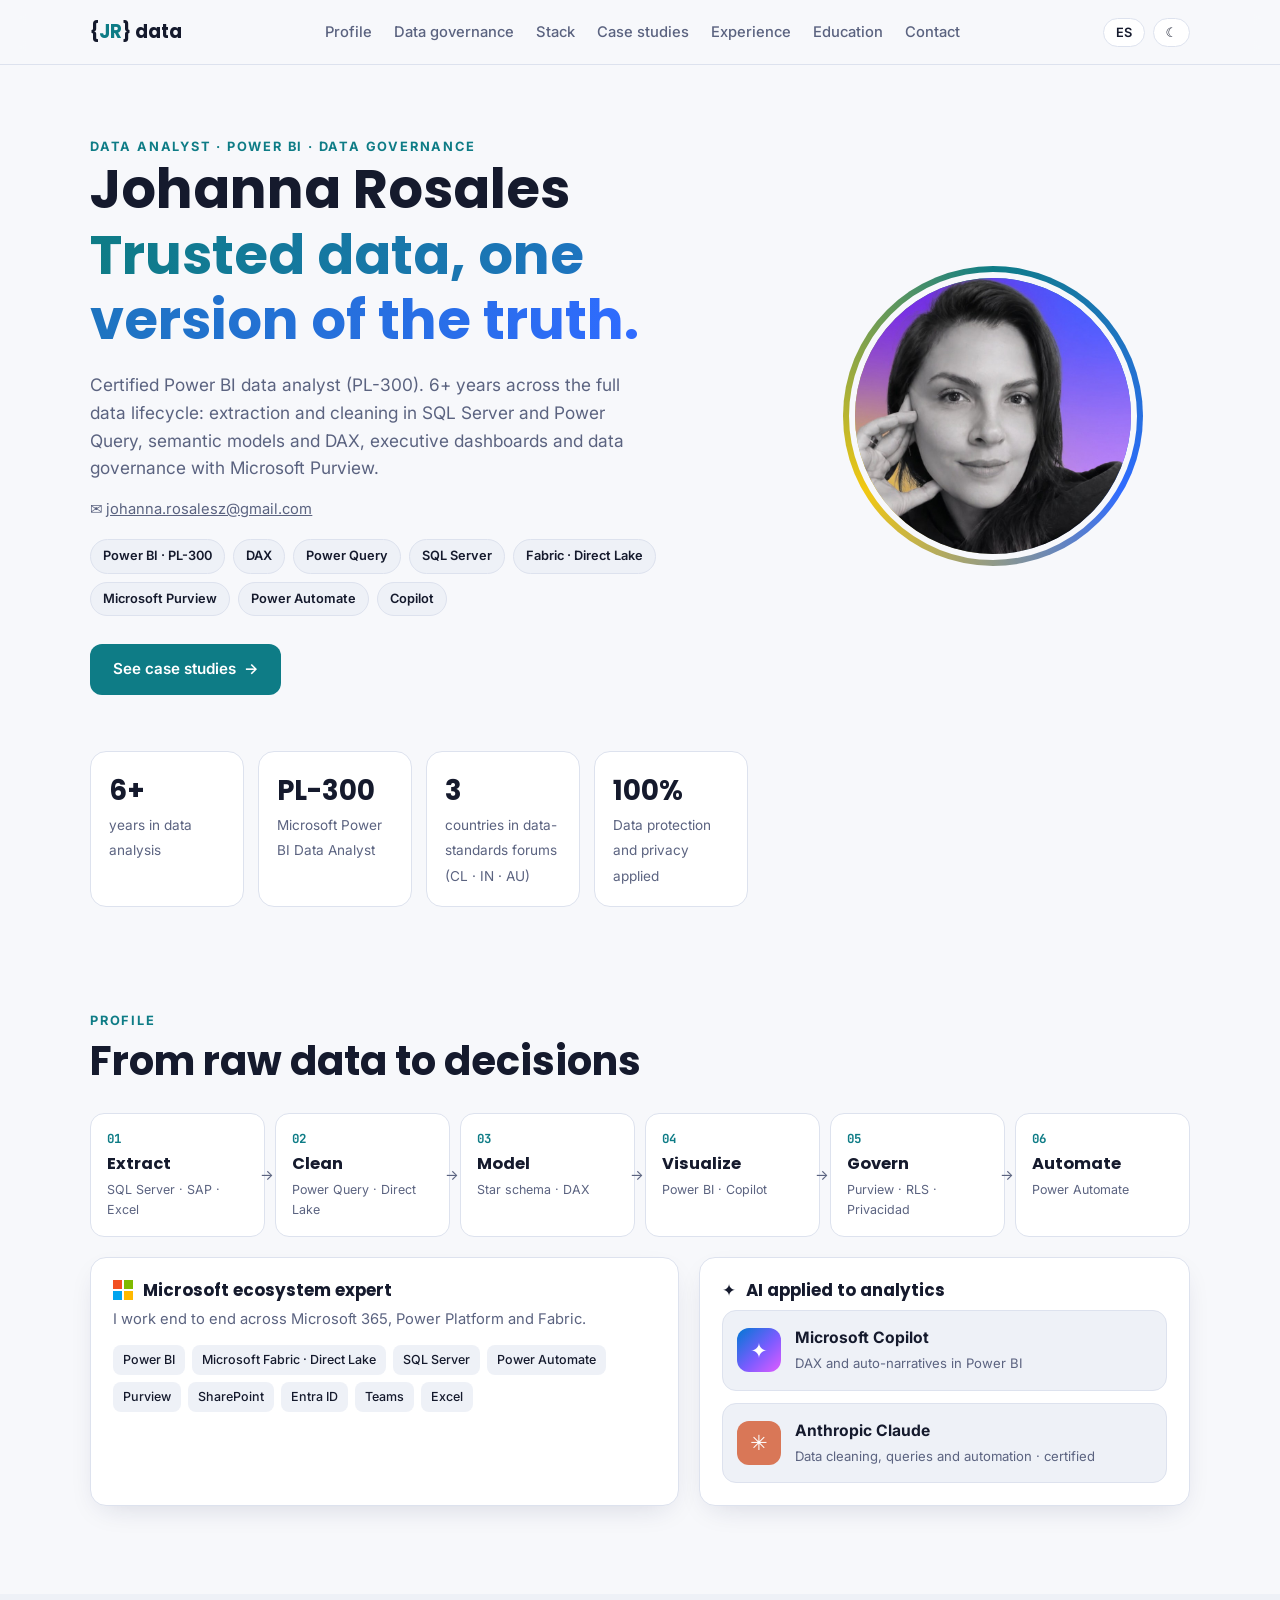
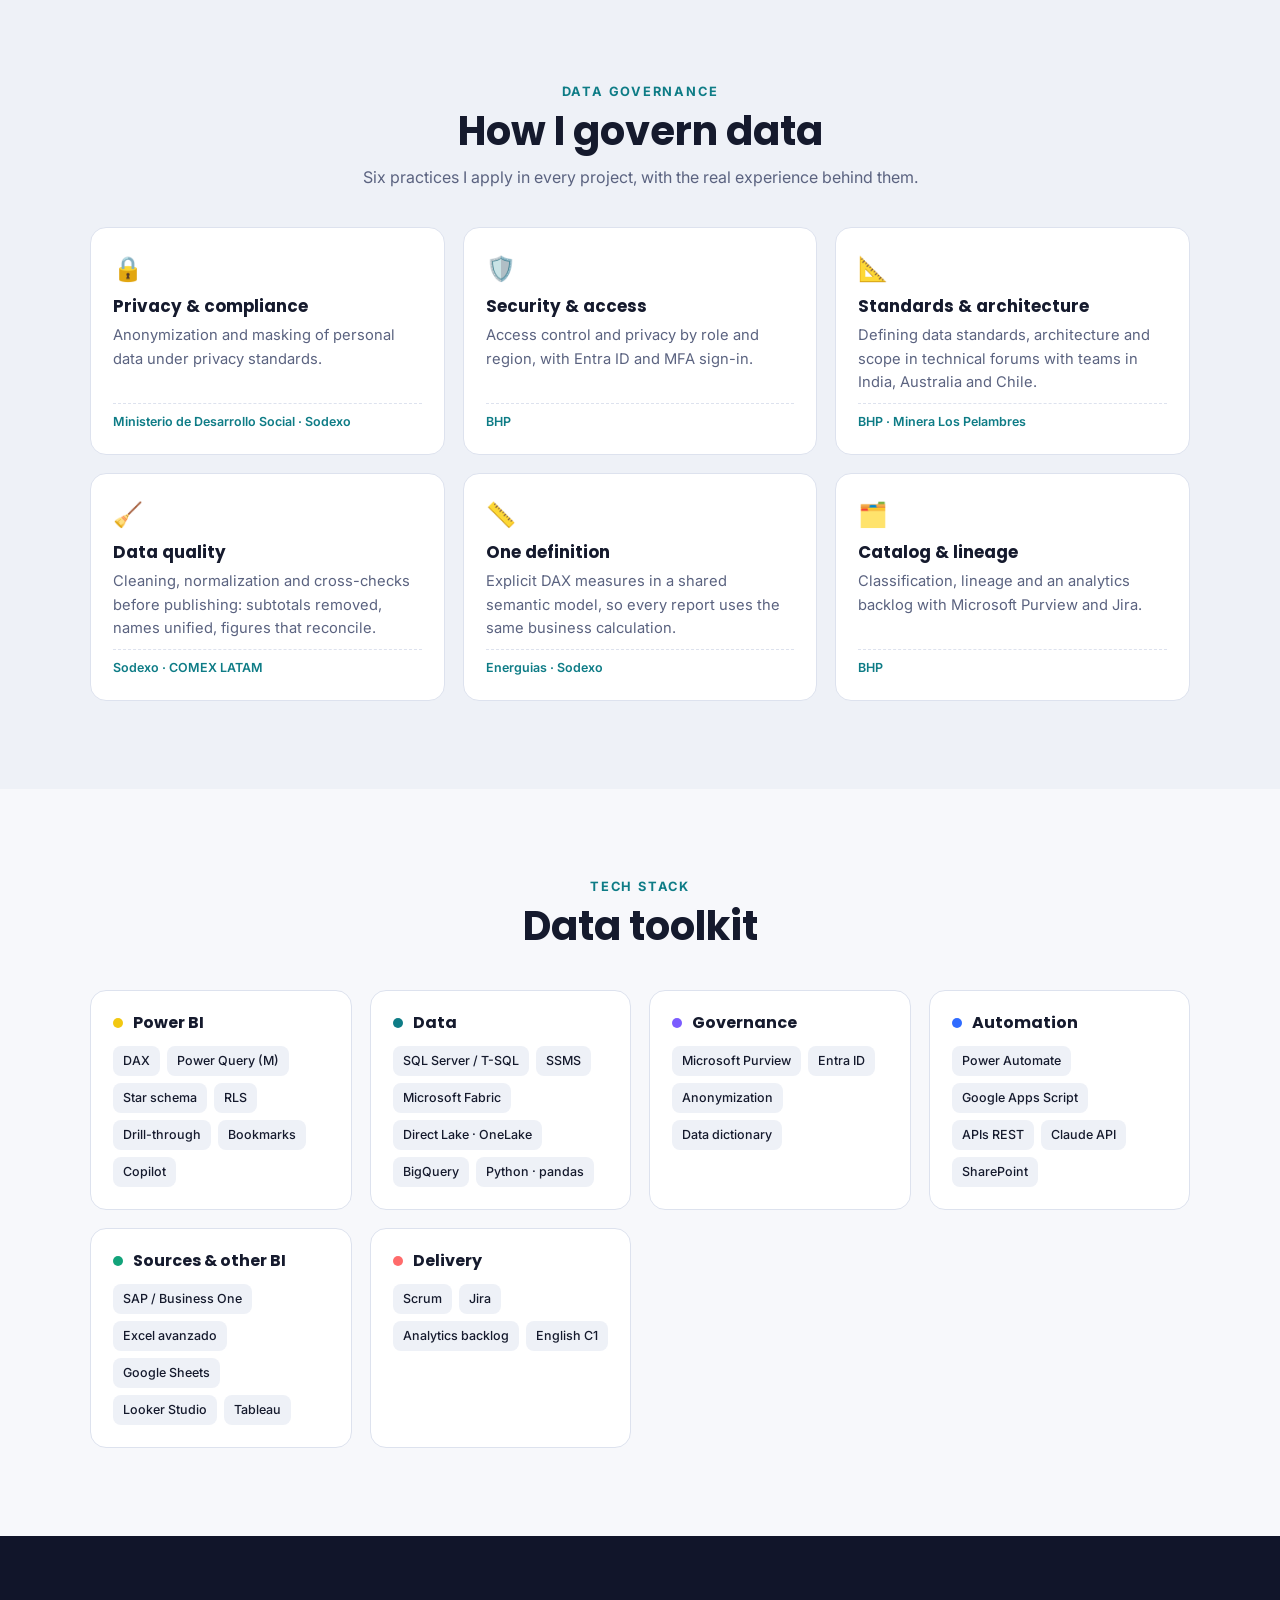
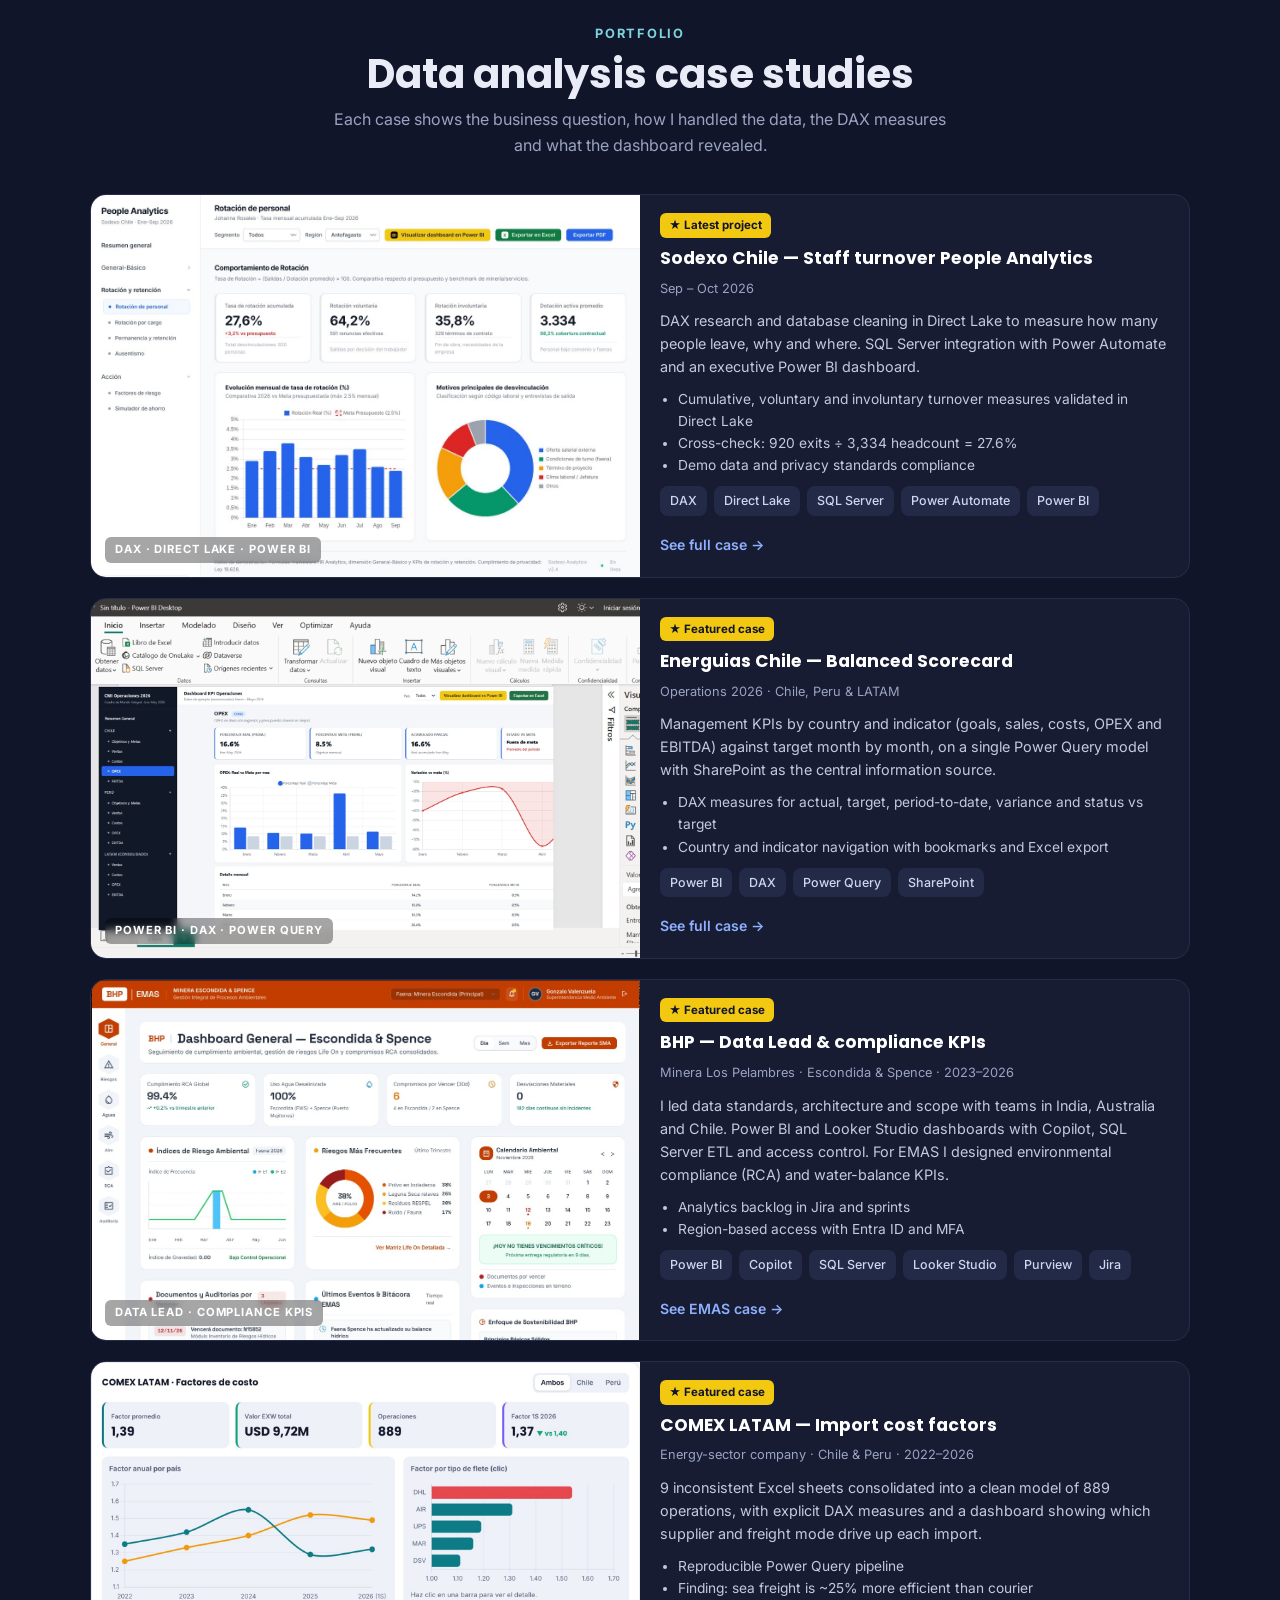
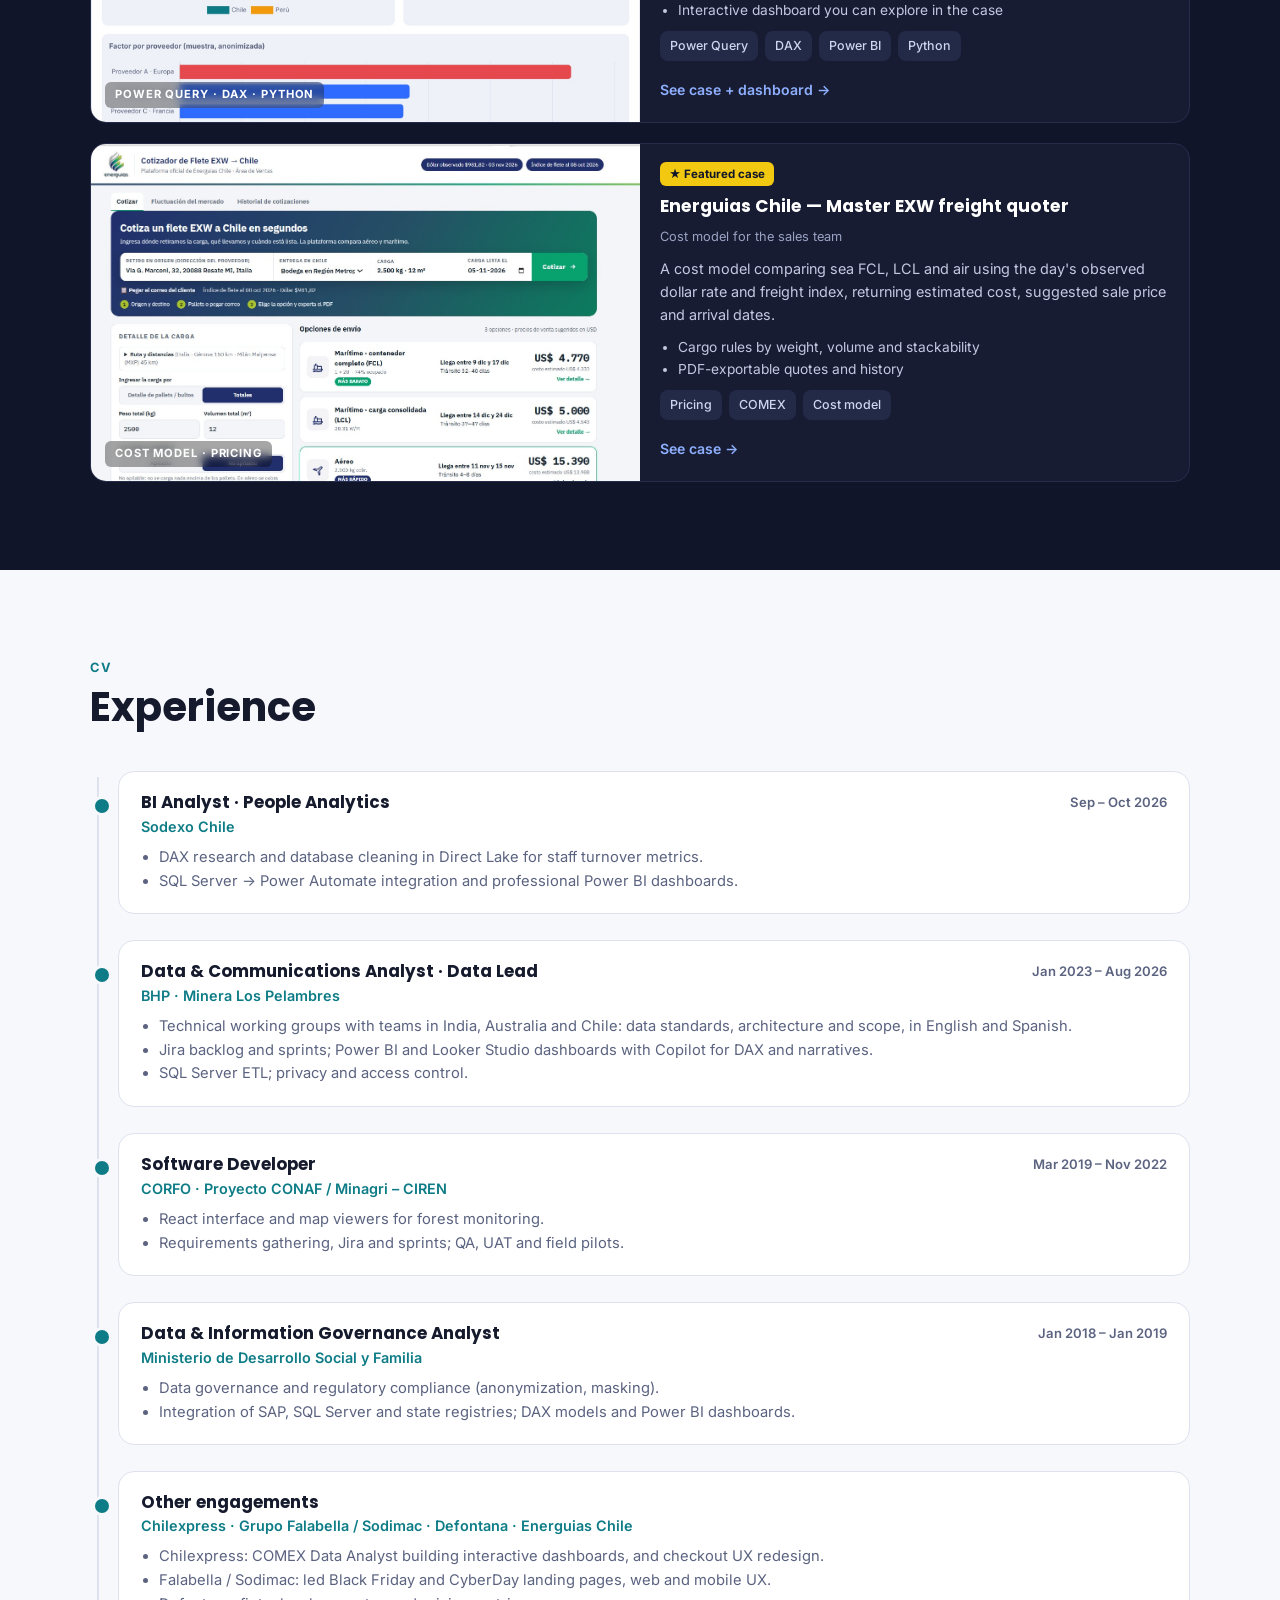
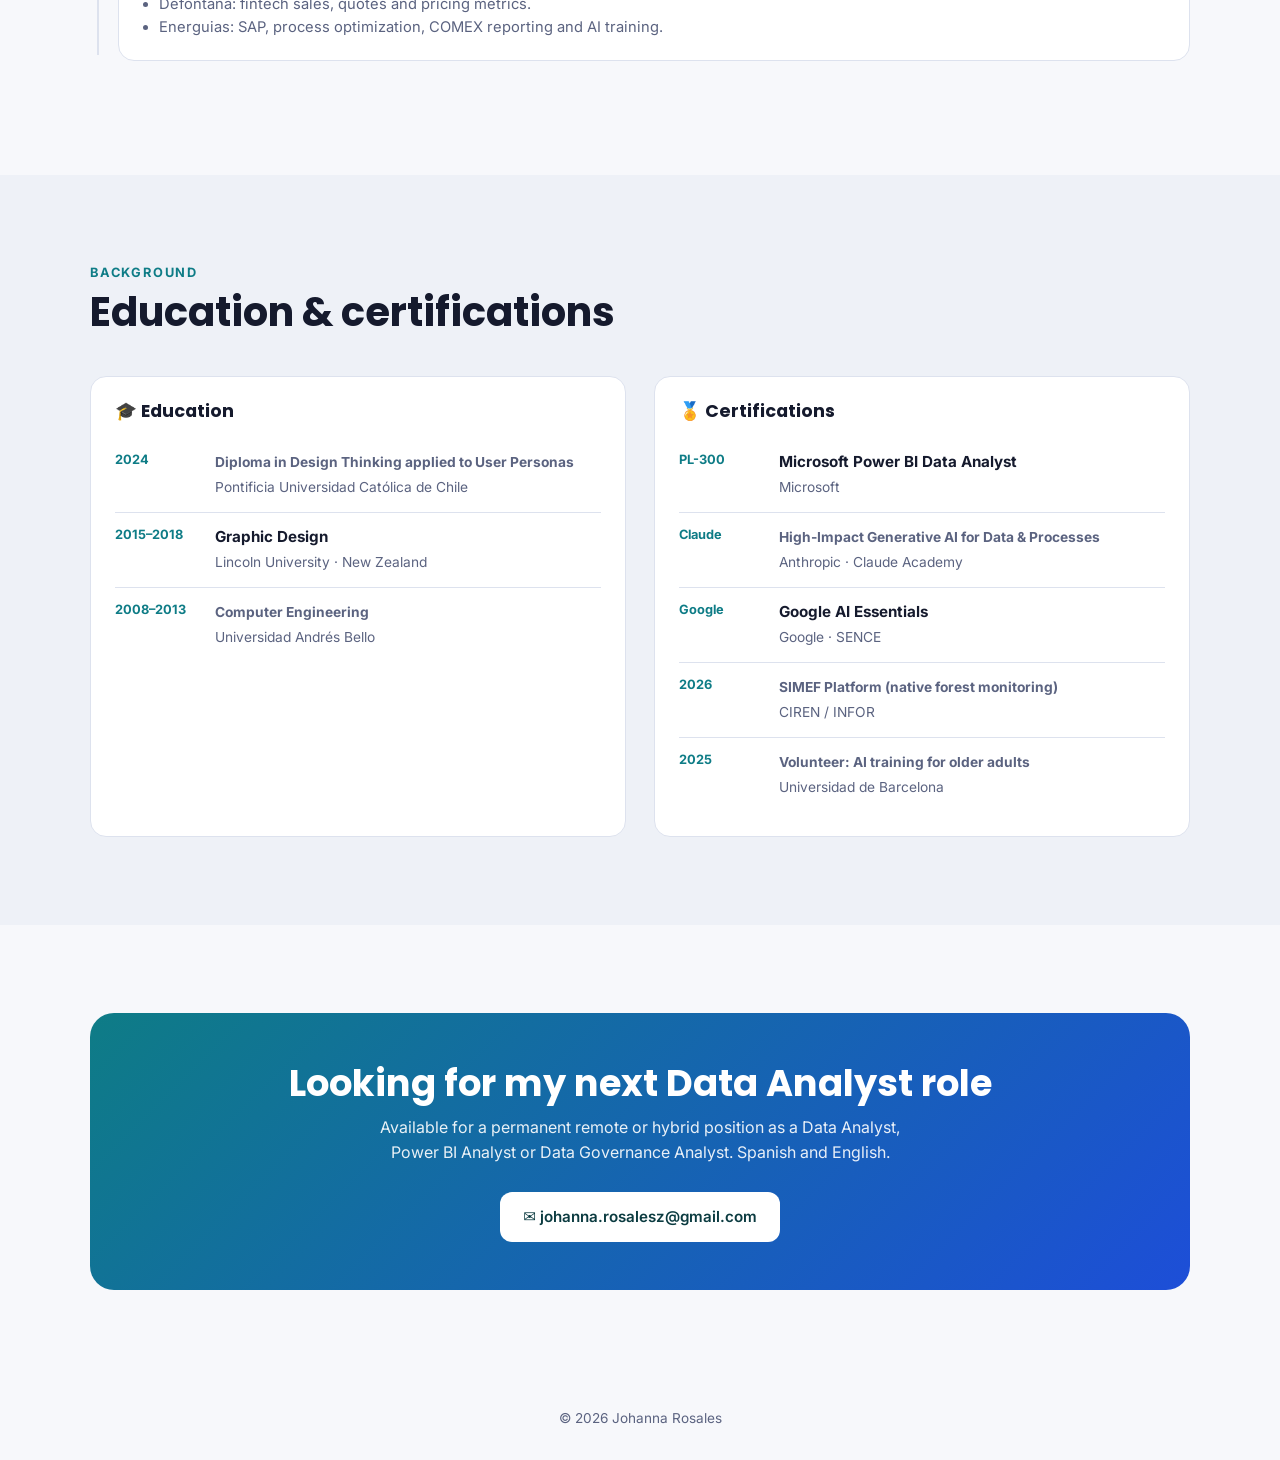
==== commit 88722c4e: "Update privacy compliance details in index.html Removed references to Chile's Law 19.628 and updated" ====
--- a/portafolio-data/index.html
+++ b/portafolio-data/index.html
@@ -42,8 +42,8 @@
         <span class="hl" lang="es">Datos confiables, una sola versión de la verdad.</span>
         <span class="hl" lang="en">Trusted data, one version of the truth.</span>
       </h1>
-      <p class="lead" lang="es">Analista de datos certificada en Power BI (PL-300). Más de 6 años en el ciclo completo del dato: extracción y limpieza en SQL Server y Power Query, modelos semánticos y DAX, dashboards para gerencia y gobierno del dato con Microsoft Purview y la Ley 19.628.</p>
-      <p class="lead" lang="en">Certified Power BI data analyst (PL-300). 6+ years across the full data lifecycle: extraction and cleaning in SQL Server and Power Query, semantic models and DAX, executive dashboards and data governance with Microsoft Purview and Chile's Law 19.628.</p>
+      <p class="lead" lang="es">Analista de datos certificada en Power BI (PL-300). Más de 6 años en el ciclo completo del dato: extracción y limpieza en SQL Server y Power Query, modelos semánticos y DAX, dashboards para gerencia y gobierno del dato con Microsoft Purview.</p>
+      <p class="lead" lang="en">Certified Power BI data analyst (PL-300). 6+ years across the full data lifecycle: extraction and cleaning in SQL Server and Power Query, semantic models and DAX, executive dashboards and data governance with Microsoft Purview.</p>
       <p class="loc">✉ <a href="mailto:johanna.rosalesz@gmail.com">johanna.rosalesz@gmail.com</a></p>
       <div class="roles">
         <span class="role">Power BI · PL-300</span><span class="role">DAX</span><span class="role">Power Query</span>
@@ -52,7 +52,6 @@
       </div>
       <div class="btns">
         <a class="btn btn-primary" href="#projects"><span lang="es">Ver casos</span><span lang="en">See case studies</span> →</a>
-        <a class="btn btn-ghost" href="cv/Johanna-Rosales-CV.pdf" target="_blank" rel="noopener"><span lang="es">Descargar CV</span><span lang="en">Download CV</span></a>
       </div>
     </div>
     <div class="avatar"><img src="img/foto.jpg" alt="Johanna Rosales"></div>
@@ -62,7 +61,7 @@
       <div class="stat"><b>6+</b><span lang="es">años en análisis de datos</span><span lang="en">years in data analysis</span></div>
       <div class="stat"><b>PL-300</b><span>Microsoft Power BI Data Analyst</span></div>
       <div class="stat"><b>3</b><span lang="es">países en mesas de estándares de datos (CL · IN · AU)</span><span lang="en">countries in data-standards forums (CL · IN · AU)</span></div>
-      <div class="stat"><b>19.628</b><span lang="es">Ley de protección de datos aplicada</span><span lang="en">Chile's data-protection law applied</span></div>
+      <div class="stat"><b>100%</b><span lang="es">Protección y privacidad de datos aplicada</span><span lang="en">Data protection and privacy applied</span></div>
     </div>
   </div>
 </header>
@@ -77,7 +76,7 @@
       <div class="pipe"><b>02</b><span lang="es">Limpiar</span><span lang="en">Clean</span><small>Power Query · Direct Lake</small></div>
       <div class="pipe"><b>03</b><span lang="es">Modelar</span><span lang="en">Model</span><small>Star schema · DAX</small></div>
       <div class="pipe"><b>04</b><span lang="es">Visualizar</span><span lang="en">Visualize</span><small>Power BI · Copilot</small></div>
-      <div class="pipe"><b>05</b><span lang="es">Gobernar</span><span lang="en">Govern</span><small>Purview · RLS · Ley 19.628</small></div>
+      <div class="pipe"><b>05</b><span lang="es">Gobernar</span><span lang="en">Govern</span><small>Purview · RLS · Privacidad</small></div>
       <div class="pipe"><b>06</b><span lang="es">Automatizar</span><span lang="en">Automate</span><small>Power Automate</small></div>
     </div>
     <div class="eco">
@@ -109,7 +108,7 @@
   <div class="wrap">
     <div class="gov">
       <div class="gov-card"><span class="gov-ic">🔒</span><h4><span lang="es">Privacidad y cumplimiento</span><span lang="en">Privacy &amp; compliance</span></h4>
-        <p lang="es">Anonimización y enmascaramiento de datos personales bajo la Ley 19.628.</p><p lang="en">Anonymization and masking of personal data under Law 19.628.</p>
+        <p lang="es">Anonimización y enmascaramiento de datos personales bajo estándares de privacidad.</p><p lang="en">Anonymization and masking of personal data under privacy standards.</p>
         <small>Ministerio de Desarrollo Social · Sodexo</small></div>
       <div class="gov-card"><span class="gov-ic">🛡️</span><h4><span lang="es">Seguridad y acceso</span><span lang="en">Security &amp; access</span></h4>
         <p lang="es">Control de acceso y privacidad por rol y región, con autenticación Entra ID y MFA.</p><p lang="en">Access control and privacy by role and region, with Entra ID and MFA sign-in.</p>
@@ -143,7 +142,7 @@
       <div class="stack-card"><h4><span class="dot" style="background:#0e7c86"></span><span lang="es">Datos</span><span lang="en">Data</span></h4>
         <div class="tags"><span class="tag">SQL Server / T-SQL</span><span class="tag">SSMS</span><span class="tag">Microsoft Fabric</span><span class="tag">Direct Lake · OneLake</span><span class="tag">BigQuery</span><span class="tag">Python · pandas</span></div></div>
       <div class="stack-card"><h4><span class="dot" style="background:#7b5cff"></span><span lang="es">Gobierno</span><span lang="en">Governance</span></h4>
-        <div class="tags"><span class="tag">Microsoft Purview</span><span class="tag">Ley 19.628</span><span class="tag">Entra ID</span><span class="tag"><span lang="es">Anonimización</span><span lang="en">Anonymization</span></span><span class="tag"><span lang="es">Diccionario de datos</span><span lang="en">Data dictionary</span></span></div></div>
+        <div class="tags"><span class="tag">Microsoft Purview</span><span class="tag">Entra ID</span><span class="tag"><span lang="es">Anonimización</span><span lang="en">Anonymization</span></span><span class="tag"><span lang="es">Diccionario de datos</span><span lang="en">Data dictionary</span></span></div></div>
       <div class="stack-card"><h4><span class="dot" style="background:#2f6bff"></span><span lang="es">Automatización</span><span lang="en">Automation</span></h4>
         <div class="tags"><span class="tag">Power Automate</span><span class="tag">Google Apps Script</span><span class="tag">APIs REST</span><span class="tag">Claude API</span><span class="tag">SharePoint</span></div></div>
       <div class="stack-card"><h4><span class="dot" style="background:#12a37a"></span><span lang="es">Fuentes y otras BI</span><span lang="en">Sources &amp; other BI</span></h4>
@@ -172,7 +171,7 @@
           <span class="org">Sep – Oct 2026</span>
           <p lang="es">Investigación en DAX y limpieza de la base de datos en Direct Lake para medir cuánta gente se va, por qué y dónde. Integración desde SQL Server con Power Automate y dashboard ejecutivo en Power BI.</p>
           <p lang="en">DAX research and database cleaning in Direct Lake to measure how many people leave, why and where. SQL Server integration with Power Automate and an executive Power BI dashboard.</p>
-          <ul><li lang="es">Medidas de rotación acumulada, voluntaria e involuntaria validadas en Direct Lake</li><li lang="en">Cumulative, voluntary and involuntary turnover measures validated in Direct Lake</li><li lang="es">Validación cruzada: 920 salidas ÷ 3.334 de dotación = 27,6%</li><li lang="en">Cross-check: 920 exits ÷ 3,334 headcount = 27.6%</li><li lang="es">Datos de demostración y cumplimiento de la Ley 19.628</li><li lang="en">Demo data and Law 19.628 compliance</li></ul>
+          <ul><li lang="es">Medidas de rotación acumulada, voluntaria e involuntaria validadas en Direct Lake</li><li lang="en">Cumulative, voluntary and involuntary turnover measures validated in Direct Lake</li><li lang="es">Validación cruzada: 920 salidas ÷ 3.334 de dotación = 27,6%</li><li lang="en">Cross-check: 920 exits ÷ 3,334 headcount = 27.6%</li><li lang="es">Datos de demostración y cumplimiento de estándares de privacidad</li><li lang="en">Demo data and privacy standards compliance</li></ul>
           <div class="tags"><span class="tag">DAX</span><span class="tag">Direct Lake</span><span class="tag">SQL Server</span><span class="tag">Power Automate</span><span class="tag">Power BI</span></div>
           <div class="more"><a href="casos/sodexo.html"><span lang="es">Ver caso completo</span><span lang="en">See full case</span> →</a></div>
         </div>
@@ -229,7 +228,6 @@
           <div class="more"><a href="casos/energuias.html#cotizador"><span lang="es">Ver caso</span><span lang="en">See case</span> →</a></div>
         </div>
       </article>
-
     </div>
   </div>
 </section>
@@ -261,8 +259,8 @@
       <div class="tl-item">
         <div class="tl-head"><h3><span lang="es">Analista de Datos y Gobernanza de la Información</span><span lang="en">Data &amp; Information Governance Analyst</span></h3><span class="tl-date"><span lang="es">ene 2018 – ene 2019</span><span lang="en">Jan 2018 – Jan 2019</span></span></div>
         <div class="tl-org">Ministerio de Desarrollo Social y Familia</div>
-        <ul lang="es"><li>Gobierno del dato bajo Ley 19.628 (anonimización, enmascaramiento).</li><li>Integración de SAP, SQL Server y registros del Estado; modelos DAX y dashboards Power BI.</li></ul>
-        <ul lang="en"><li>Data governance under Law 19.628 (anonymization, masking).</li><li>Integration of SAP, SQL Server and state registries; DAX models and Power BI dashboards.</li></ul>
+        <ul lang="es"><li>Gobierno del dato y cumplimiento normativo (anonimización, enmascaramiento).</li><li>Integración de SAP, SQL Server y registros del Estado; modelos DAX y dashboards Power BI.</li></ul>
+        <ul lang="en"><li>Data governance and regulatory compliance (anonymization, masking).</li><li>Integration of SAP, SQL Server and state registries; DAX models and Power BI dashboards.</li></ul>
       </div>
       <div class="tl-item">
         <div class="tl-head"><h3><span lang="es">Otros proyectos</span><span lang="en">Other engagements</span></h3><span class="tl-date"></span></div>
@@ -307,7 +305,6 @@
       <p lang="en">Available for a permanent remote or hybrid position as a Data Analyst, Power BI Analyst or Data Governance Analyst. Spanish and English.</p>
       <div class="btns" style="justify-content:center">
         <a class="btn" href="mailto:johanna.rosalesz@gmail.com">✉ johanna.rosalesz@gmail.com</a>
-        <a class="btn btn-ghost" href="cv/Johanna-Rosales-CV.pdf" target="_blank" rel="noopener">CV (PDF)</a>
       </div>
     </div>
   </div>
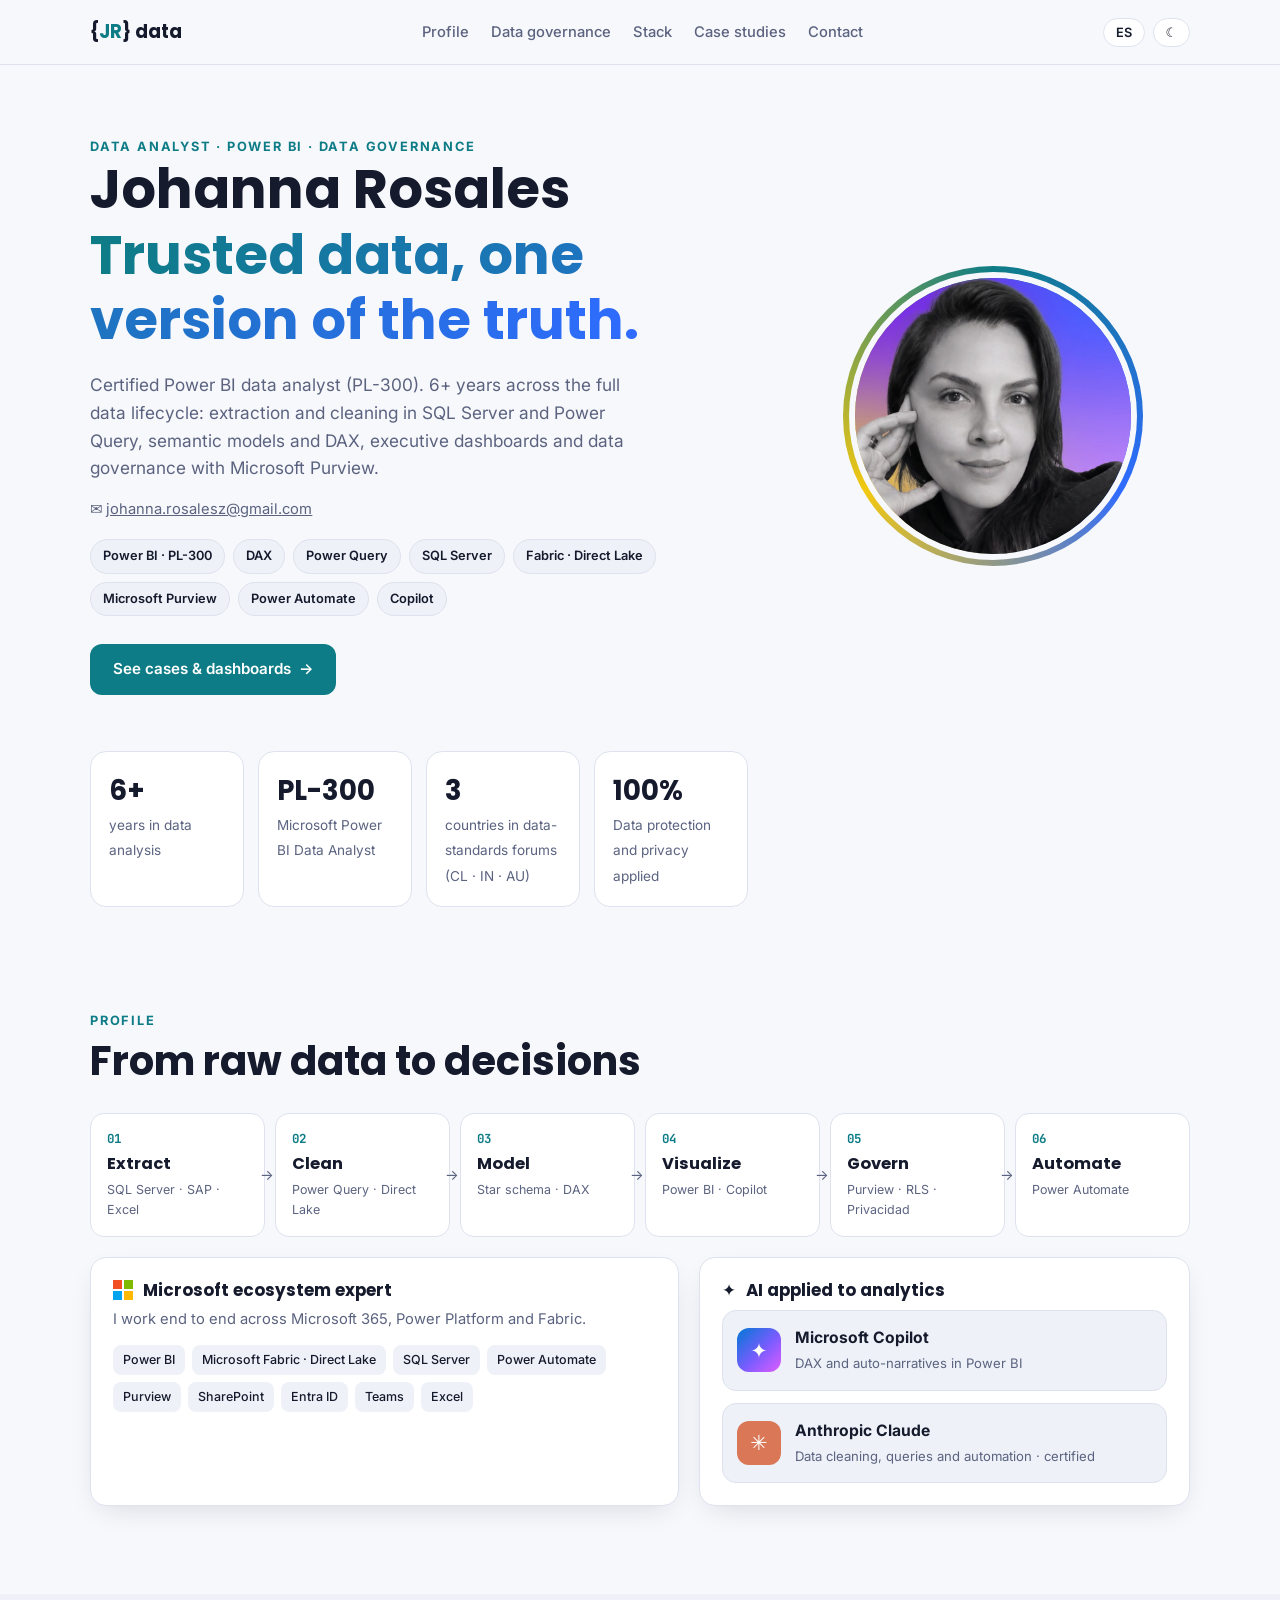
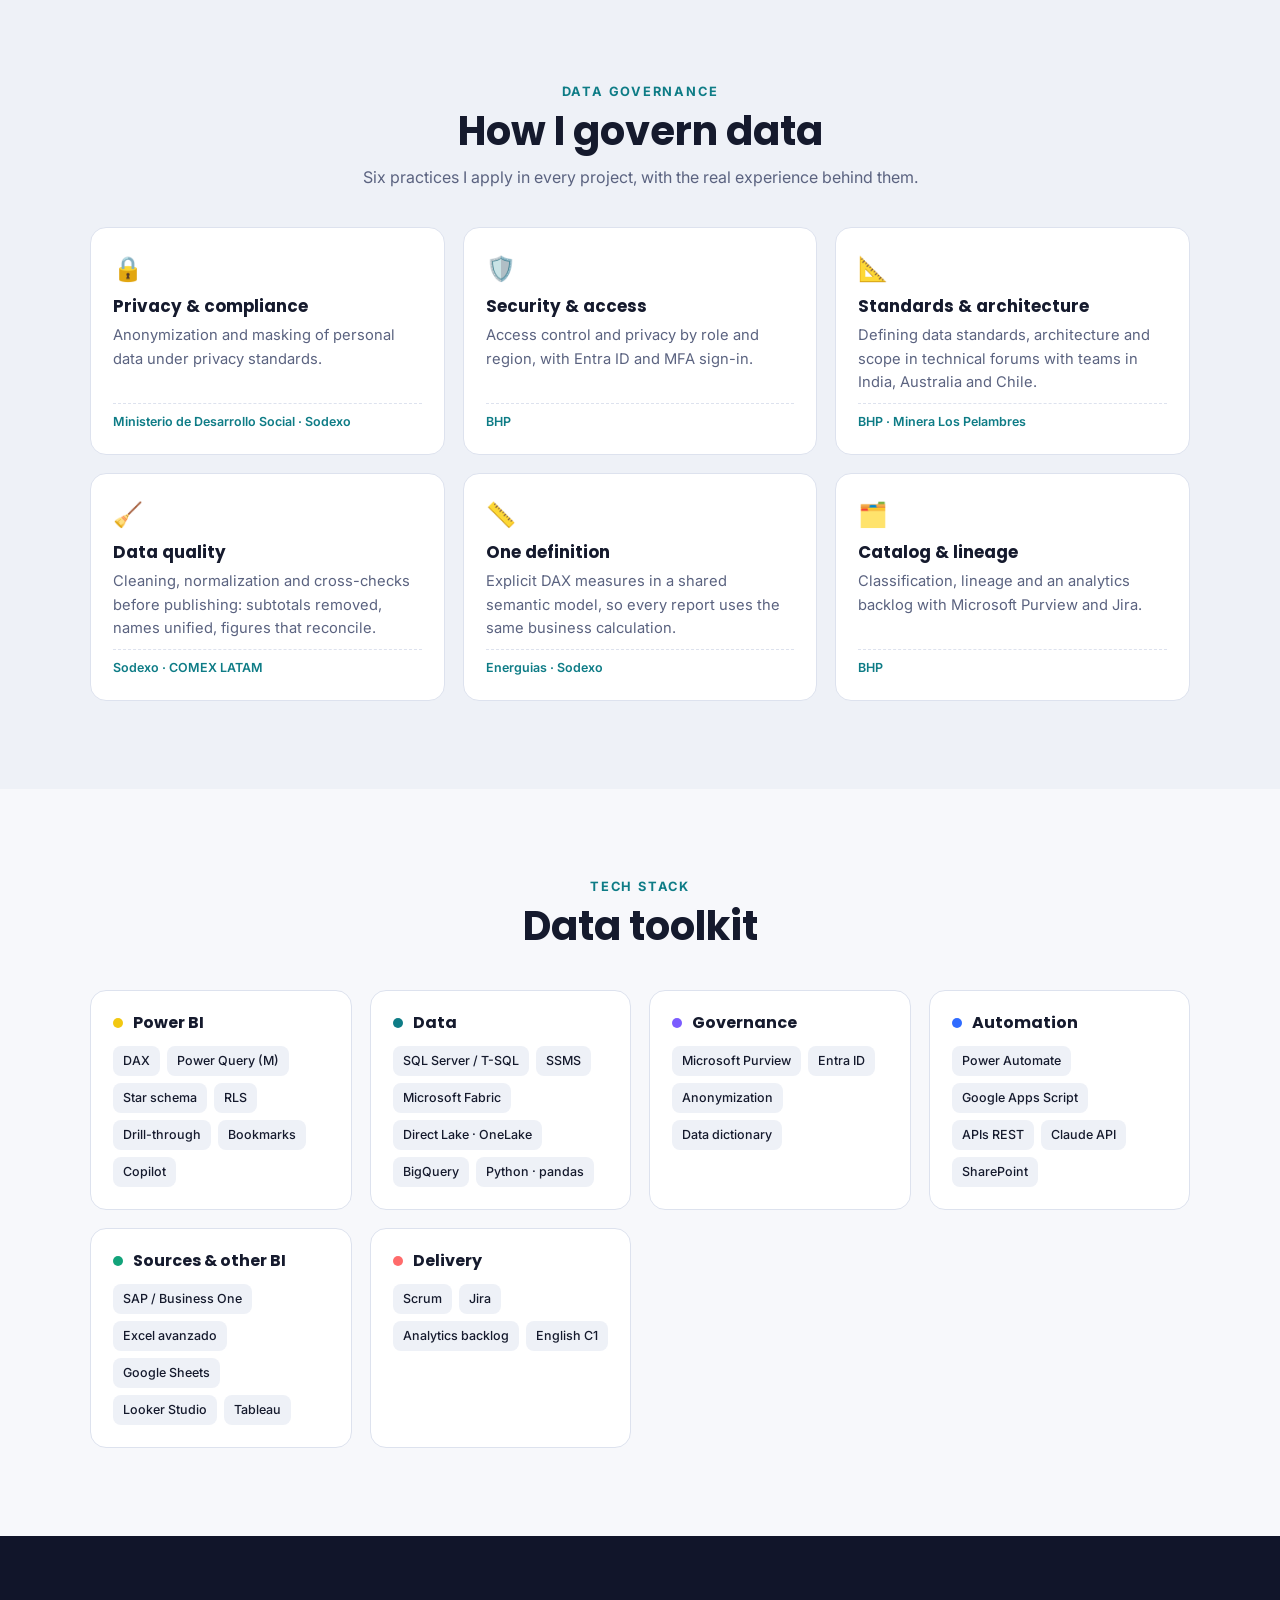
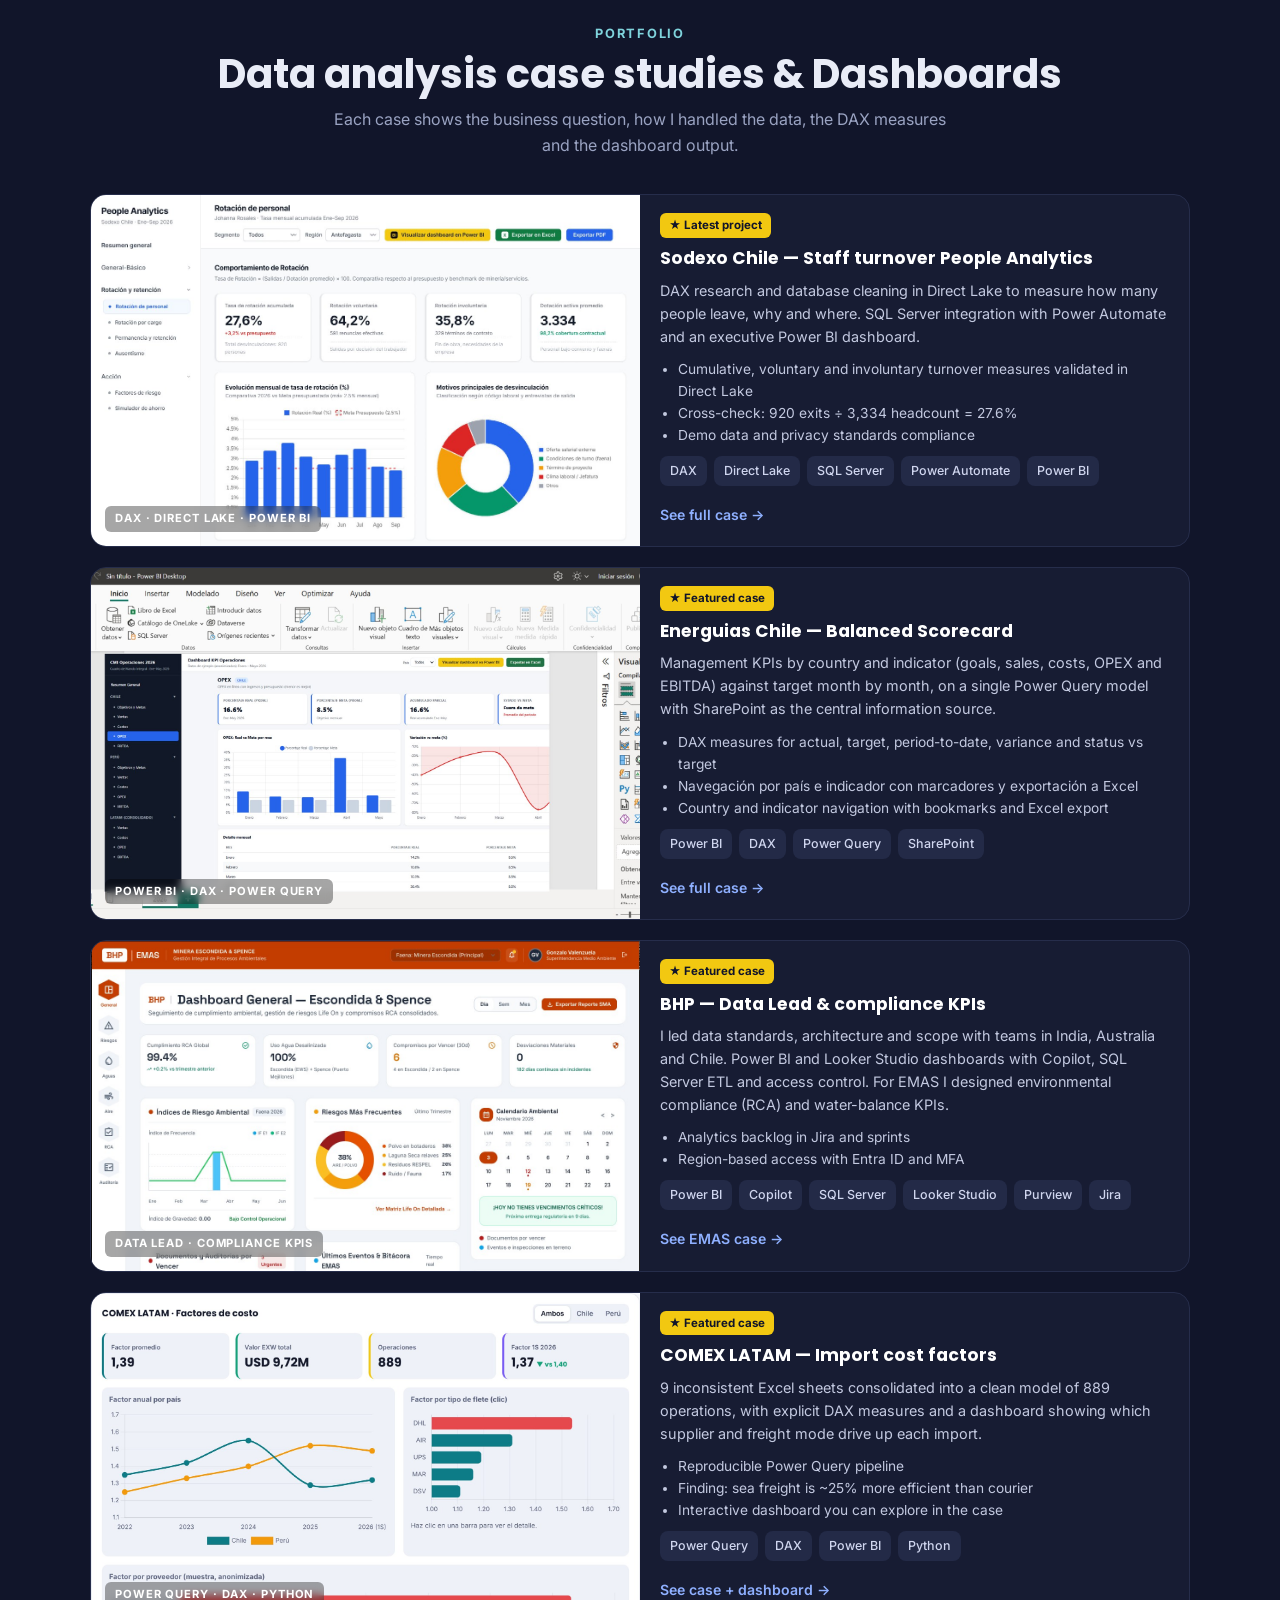
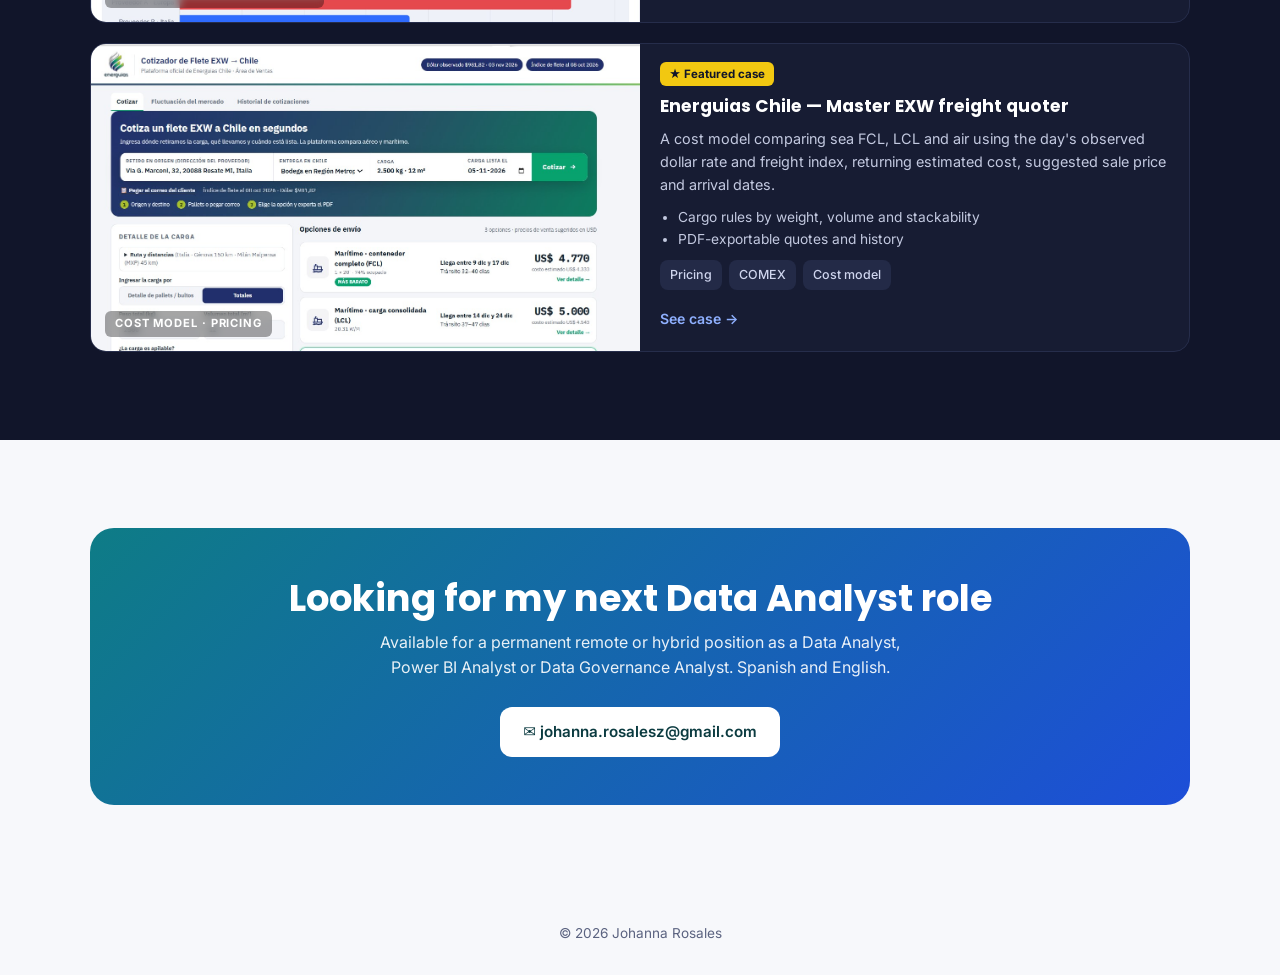
==== commit 285c00d2: "Update index.html" ====
--- a/portafolio-data/index.html
+++ b/portafolio-data/index.html
@@ -21,8 +21,6 @@
       <li><a href="#governance"><span lang="es">Gobierno de datos</span><span lang="en">Data governance</span></a></li>
       <li><a href="#stack">Stack</a></li>
       <li><a href="#projects"><span lang="es">Casos</span><span lang="en">Case studies</span></a></li>
-      <li><a href="#experience"><span lang="es">Experiencia</span><span lang="en">Experience</span></a></li>
-      <li><a href="#education"><span lang="es">Estudios</span><span lang="en">Education</span></a></li>
       <li><a href="#contact"><span lang="es">Contacto</span><span lang="en">Contact</span></a></li>
     </ul>
     <div class="nav-tools">
@@ -51,7 +49,7 @@
         <span class="role">Power Automate</span><span class="role">Copilot</span>
       </div>
       <div class="btns">
-        <a class="btn btn-primary" href="#projects"><span lang="es">Ver casos</span><span lang="en">See case studies</span> →</a>
+        <a class="btn btn-primary" href="#projects"><span lang="es">Ver casos y dashboards</span><span lang="en">See cases & dashboards</span> →</a>
       </div>
     </div>
     <div class="avatar"><img src="img/foto.jpg" alt="Johanna Rosales"></div>
@@ -157,9 +155,9 @@
 <section id="projects" class="band">
   <div class="wrap center">
     <p class="eyebrow" style="color:#7fd3dc"><span lang="es">Portafolio</span><span lang="en">Portfolio</span></p>
-    <h2 class="sec-title"><span lang="es">Casos de análisis de datos</span><span lang="en">Data analysis case studies</span></h2>
-    <p class="sec-sub" lang="es">Cada caso muestra la pregunta de negocio, cómo traté los datos, las medidas DAX y lo que encontró el dashboard.</p>
-    <p class="sec-sub" lang="en">Each case shows the business question, how I handled the data, the DAX measures and what the dashboard revealed.</p>
+    <h2 class="sec-title"><span lang="es">Casos de análisis de datos y Dashboards</span><span lang="en">Data analysis case studies & Dashboards</span></h2>
+    <p class="sec-sub" lang="es">Cada caso muestra la pregunta de negocio, cómo traté los datos, las medidas DAX y el resultado visual del dashboard.</p>
+    <p class="sec-sub" lang="en">Each case shows the business question, how I handled the data, the DAX measures and the dashboard output.</p>
   </div>
   <div class="wrap" style="margin-top:36px">
     <div class="grid">
@@ -168,7 +166,6 @@
         <div class="card-body">
           <span class="badge-star">★ <span lang="es">Proyecto más reciente</span><span lang="en">Latest project</span></span>
           <h3>Sodexo Chile — <span lang="es">People Analytics de rotación</span><span lang="en">Staff turnover People Analytics</span></h3>
-          <span class="org">Sep – Oct 2026</span>
           <p lang="es">Investigación en DAX y limpieza de la base de datos en Direct Lake para medir cuánta gente se va, por qué y dónde. Integración desde SQL Server con Power Automate y dashboard ejecutivo en Power BI.</p>
           <p lang="en">DAX research and database cleaning in Direct Lake to measure how many people leave, why and where. SQL Server integration with Power Automate and an executive Power BI dashboard.</p>
           <ul><li lang="es">Medidas de rotación acumulada, voluntaria e involuntaria validadas en Direct Lake</li><li lang="en">Cumulative, voluntary and involuntary turnover measures validated in Direct Lake</li><li lang="es">Validación cruzada: 920 salidas ÷ 3.334 de dotación = 27,6%</li><li lang="en">Cross-check: 920 exits ÷ 3,334 headcount = 27.6%</li><li lang="es">Datos de demostración y cumplimiento de estándares de privacidad</li><li lang="en">Demo data and privacy standards compliance</li></ul>
@@ -181,10 +178,9 @@
         <div class="card-body">
           <span class="badge-star">★ <span lang="es">Caso destacado</span><span lang="en">Featured case</span></span>
           <h3>Energuias Chile — <span lang="es">Cuadro de Mando Integral</span><span lang="en">Balanced Scorecard</span></h3>
-          <span class="org"><span lang="es">Operaciones 2026 · Chile, Perú y LATAM</span><span lang="en">Operations 2026 · Chile, Peru &amp; LATAM</span></span>
           <p lang="es">KPIs de gerencia por país e indicador (objetivos, ventas, costos, OPEX y EBITDA) contra meta mes a mes, con un modelo único en Power Query y SharePoint como fuente central de información.</p>
           <p lang="en">Management KPIs by country and indicator (goals, sales, costs, OPEX and EBITDA) against target month by month, on a single Power Query model with SharePoint as the central information source.</p>
-          <ul><li lang="es">Medidas DAX de real, meta, acumulado, variación y estado vs meta</li><li lang="en">DAX measures for actual, target, period-to-date, variance and status vs target</li><li lang="es">Navegación por país e indicador con marcadores y exportación a Excel</li><li lang="en">Country and indicator navigation with bookmarks and Excel export</li></ul>
+          <ul><li lang="es">Medidas DAX de real, meta, acumulado, variación y estado vs meta</li><li lang="en">DAX measures for actual, target, period-to-date, variance and status vs target</li><li lang="en">Navegación por país e indicador con marcadores y exportación a Excel</li><li lang="en">Country and indicator navigation with bookmarks and Excel export</li></ul>
           <div class="tags"><span class="tag">Power BI</span><span class="tag">DAX</span><span class="tag">Power Query</span><span class="tag">SharePoint</span></div>
           <div class="more"><a href="casos/energuias.html#powerbi"><span lang="es">Ver caso completo</span><span lang="en">See full case</span> →</a></div>
         </div>
@@ -194,7 +190,6 @@
         <div class="card-body">
           <span class="badge-star">★ <span lang="es">Caso destacado</span><span lang="en">Featured case</span></span>
           <h3>BHP — <span lang="es">Data Lead y KPIs de cumplimiento</span><span lang="en">Data Lead &amp; compliance KPIs</span></h3>
-          <span class="org">Minera Los Pelambres · Escondida &amp; Spence · 2023–2026</span>
           <p lang="es">Lideré estándares de datos, arquitectura y alcance con equipos de India, Australia y Chile. Dashboards en Power BI y Looker Studio con Copilot, ETL en SQL Server y control de acceso. En EMAS diseñé los KPIs de cumplimiento ambiental (RCA) y balance hídrico.</p>
           <p lang="en">I led data standards, architecture and scope with teams in India, Australia and Chile. Power BI and Looker Studio dashboards with Copilot, SQL Server ETL and access control. For EMAS I designed environmental compliance (RCA) and water-balance KPIs.</p>
           <ul><li lang="es">Backlog analítico en Jira y sprints</li><li lang="en">Analytics backlog in Jira and sprints</li><li lang="es">Accesos por región con Entra ID y MFA</li><li lang="en">Region-based access with Entra ID and MFA</li></ul>
@@ -207,7 +202,6 @@
         <div class="card-body">
           <span class="badge-star">★ <span lang="es">Caso destacado</span><span lang="en">Featured case</span></span>
           <h3>COMEX LATAM — <span lang="es">Factores de costo de importación</span><span lang="en">Import cost factors</span></h3>
-          <span class="org"><span lang="es">Empresa del sector energía · Chile y Perú · 2022–2026</span><span lang="en">Energy-sector company · Chile &amp; Peru · 2022–2026</span></span>
           <p lang="es">9 hojas Excel inconsistentes consolidadas en un modelo limpio de 889 operaciones, con medidas DAX explícitas y un dashboard que muestra qué proveedor y qué tipo de flete encarecen cada importación.</p>
           <p lang="en">9 inconsistent Excel sheets consolidated into a clean model of 889 operations, with explicit DAX measures and a dashboard showing which supplier and freight mode drive up each import.</p>
           <ul><li lang="es">Pipeline reproducible en Power Query</li><li lang="en">Reproducible Power Query pipeline</li><li lang="es">Hallazgo: el flete marítimo es ~25% más eficiente que courier</li><li lang="en">Finding: sea freight is ~25% more efficient than courier</li><li lang="es">Dashboard interactivo navegable en el caso</li><li lang="en">Interactive dashboard you can explore in the case</li></ul>
@@ -220,7 +214,6 @@
         <div class="card-body">
           <span class="badge-star">★ <span lang="es">Caso destacado</span><span lang="en">Featured case</span></span>
           <h3>Energuias Chile — <span lang="es">Cotizador Maestro de flete EXW</span><span lang="en">Master EXW freight quoter</span></h3>
-          <span class="org"><span lang="es">Modelo de costos para el área de ventas</span><span lang="en">Cost model for the sales team</span></span>
           <p lang="es">Modelo de costos que compara marítimo FCL, LCL y aéreo con el dólar observado y el índice de flete del día, y entrega costo estimado, precio de venta sugerido y fechas de llegada.</p>
           <p lang="en">A cost model comparing sea FCL, LCL and air using the day's observed dollar rate and freight index, returning estimated cost, suggested sale price and arrival dates.</p>
           <ul><li lang="es">Reglas de carga por peso, volumen y apilabilidad</li><li lang="en">Cargo rules by weight, volume and stackability</li><li lang="es">Cotización exportable a PDF e historial</li><li lang="en">PDF-exportable quotes and history</li></ul>
@@ -228,70 +221,6 @@
           <div class="more"><a href="casos/energuias.html#cotizador"><span lang="es">Ver caso</span><span lang="en">See case</span> →</a></div>
         </div>
       </article>
-    </div>
-  </div>
-</section>
-
-<!-- ============ EXPERIENCE ============ -->
-<section id="experience">
-  <div class="wrap">
-    <p class="eyebrow">CV</p>
-    <h2 class="sec-title"><span lang="es">Experiencia</span><span lang="en">Experience</span></h2>
-    <div class="timeline">
-      <div class="tl-item">
-        <div class="tl-head"><h3><span lang="es">Analista BI · People Analytics</span><span lang="en">BI Analyst · People Analytics</span></h3><span class="tl-date"><span lang="es">sep – oct 2026</span><span lang="en">Sep – Oct 2026</span></span></div>
-        <div class="tl-org">Sodexo Chile</div>
-        <ul lang="es"><li>Investigación en DAX y limpieza de la base de datos en Direct Lake para métricas de rotación de personal.</li><li>Integración SQL Server → Power Automate y dashboards profesionales en Power BI.</li></ul>
-        <ul lang="en"><li>DAX research and database cleaning in Direct Lake for staff turnover metrics.</li><li>SQL Server → Power Automate integration and professional Power BI dashboards.</li></ul>
-      </div>
-      <div class="tl-item">
-        <div class="tl-head"><h3><span lang="es">Analista de Datos y Comunicaciones · Data Lead</span><span lang="en">Data &amp; Communications Analyst · Data Lead</span></h3><span class="tl-date"><span lang="es">ene 2023 – ago 2026</span><span lang="en">Jan 2023 – Aug 2026</span></span></div>
-        <div class="tl-org">BHP · Minera Los Pelambres</div>
-        <ul lang="es"><li>Mesas técnicas con equipos de India, Australia y Chile: estándares de datos, arquitectura y alcance, en inglés y español.</li><li>Backlog en Jira y sprints; dashboards en Power BI y Looker Studio con Copilot para DAX y narrativas.</li><li>ETL con SQL Server; privacidad y control de acceso.</li></ul>
-        <ul lang="en"><li>Technical working groups with teams in India, Australia and Chile: data standards, architecture and scope, in English and Spanish.</li><li>Jira backlog and sprints; Power BI and Looker Studio dashboards with Copilot for DAX and narratives.</li><li>SQL Server ETL; privacy and access control.</li></ul>
-      </div>
-      <div class="tl-item">
-        <div class="tl-head"><h3><span lang="es">Desarrollo de Software</span><span lang="en">Software Developer</span></h3><span class="tl-date"><span lang="es">mar 2019 – nov 2022</span><span lang="en">Mar 2019 – Nov 2022</span></span></div>
-        <div class="tl-org">CORFO · Proyecto CONAF / Minagri – CIREN</div>
-        <ul lang="es"><li>Interfaz y visualizadores de mapas en React para monitoreo forestal.</li><li>Levantamiento de requerimientos, Jira y sprints; QA, UAT y pruebas piloto en terreno.</li></ul>
-        <ul lang="en"><li>React interface and map viewers for forest monitoring.</li><li>Requirements gathering, Jira and sprints; QA, UAT and field pilots.</li></ul>
-      </div>
-      <div class="tl-item">
-        <div class="tl-head"><h3><span lang="es">Analista de Datos y Gobernanza de la Información</span><span lang="en">Data &amp; Information Governance Analyst</span></h3><span class="tl-date"><span lang="es">ene 2018 – ene 2019</span><span lang="en">Jan 2018 – Jan 2019</span></span></div>
-        <div class="tl-org">Ministerio de Desarrollo Social y Familia</div>
-        <ul lang="es"><li>Gobierno del dato y cumplimiento normativo (anonimización, enmascaramiento).</li><li>Integración de SAP, SQL Server y registros del Estado; modelos DAX y dashboards Power BI.</li></ul>
-        <ul lang="en"><li>Data governance and regulatory compliance (anonymization, masking).</li><li>Integration of SAP, SQL Server and state registries; DAX models and Power BI dashboards.</li></ul>
-      </div>
-      <div class="tl-item">
-        <div class="tl-head"><h3><span lang="es">Otros proyectos</span><span lang="en">Other engagements</span></h3><span class="tl-date"></span></div>
-        <div class="tl-org">Chilexpress · Grupo Falabella / Sodimac · Defontana · Energuias Chile</div>
-        <ul lang="es"><li>Chilexpress: Analista de Datos COMEX con dashboards interactivos y rediseño UX del checkout.</li><li>Falabella / Sodimac: líder de landing pages Black Friday y CyberDay, UX web y mobile.</li><li>Defontana: métricas de ventas, cotizaciones y pricing fintech.</li><li>Energuias: SAP, optimización de procesos, reportería COMEX y capacitación en IA.</li></ul>
-        <ul lang="en"><li>Chilexpress: COMEX Data Analyst building interactive dashboards, and checkout UX redesign.</li><li>Falabella / Sodimac: led Black Friday and CyberDay landing pages, web and mobile UX.</li><li>Defontana: fintech sales, quotes and pricing metrics.</li><li>Energuias: SAP, process optimization, COMEX reporting and AI training.</li></ul>
-      </div>
-    </div>
-  </div>
-</section>
-
-<!-- ============ EDUCATION ============ -->
-<section id="education" style="background:var(--surface-2)">
-  <div class="wrap">
-    <p class="eyebrow"><span lang="es">Formación</span><span lang="en">Background</span></p>
-    <h2 class="sec-title"><span lang="es">Estudios y certificaciones</span><span lang="en">Education &amp; certifications</span></h2>
-    <div class="two-col">
-      <div class="list-card">
-        <h3>🎓 <span lang="es">Estudios</span><span lang="en">Education</span></h3>
-        <div class="edu"><span class="yr">2024</span><div><b><span lang="es">Diplomado Design Thinking aplicado al User Persona</span><span lang="en">Diploma in Design Thinking applied to User Personas</span></b><span>Pontificia Universidad Católica de Chile</span></div></div>
-        <div class="edu"><span class="yr">2015–2018</span><div><b>Graphic Design</b><span>Lincoln University · <span lang="es">Nueva Zelanda</span><span lang="en">New Zealand</span></span></div></div>
-        <div class="edu"><span class="yr">2008–2013</span><div><b><span lang="es">Ingeniería en Informática</span><span lang="en">Computer Engineering</span></b><span>Universidad Andrés Bello</span></div></div>
-      </div>
-      <div class="list-card">
-        <h3>🏅 <span lang="es">Certificaciones</span><span lang="en">Certifications</span></h3>
-        <div class="edu"><span class="yr">PL-300</span><div><b>Microsoft Power BI Data Analyst</b><span>Microsoft</span></div></div>
-        <div class="edu"><span class="yr">Claude</span><div><b><span lang="es">IA Generativa de Alto Impacto aplicada a Datos y Procesos</span><span lang="en">High-Impact Generative AI for Data &amp; Processes</span></b><span>Anthropic · Claude Academy</span></div></div>
-        <div class="edu"><span class="yr">Google</span><div><b>Google AI Essentials</b><span>Google · SENCE</span></div></div>
-        <div class="edu"><span class="yr">2026</span><div><b><span lang="es">Uso de la Plataforma SIMEF</span><span lang="en">SIMEF Platform (native forest monitoring)</span></b><span>CIREN / INFOR</span></div></div>
-        <div class="edu"><span class="yr">2025</span><div><b><span lang="es">Voluntariado: IA para adultos mayores</span><span lang="en">Volunteer: AI training for older adults</span></b><span>Universidad de Barcelona</span></div></div>
-      </div>
     </div>
   </div>
 </section>
